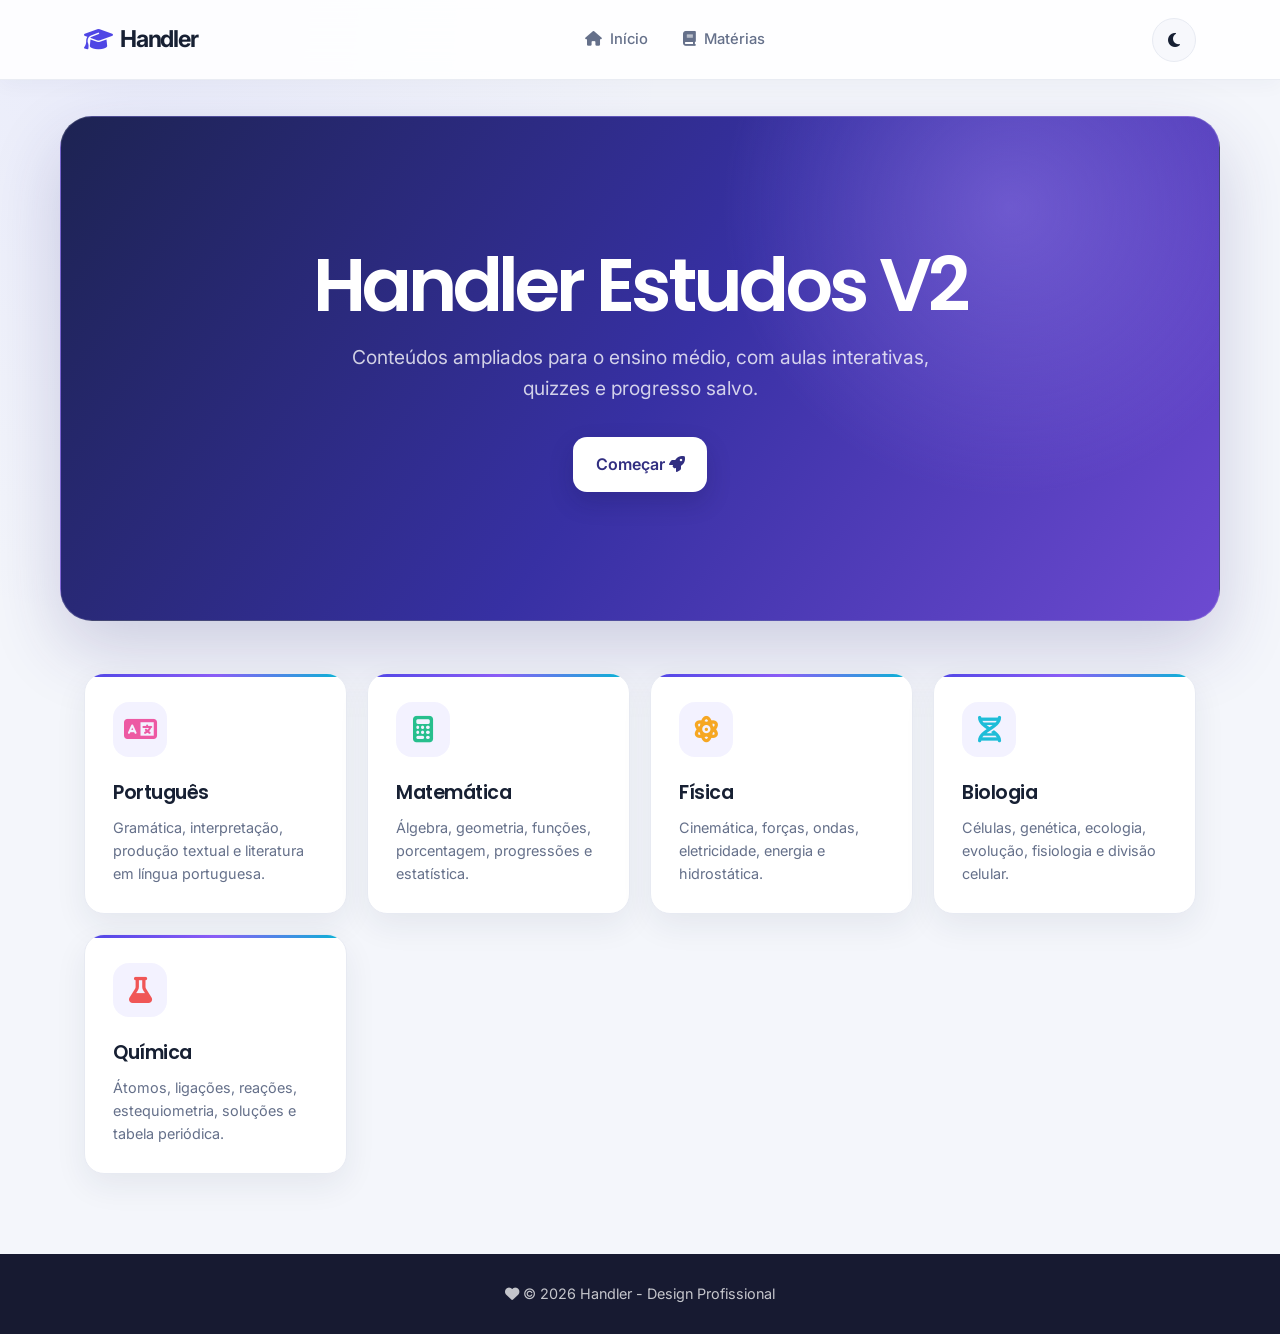
==== index.html @ c98b8dce "Improve Handler study experience Expand subject content, modernize the responsive interface, and cla" ====
<!DOCTYPE html>
<html lang="pt-BR">
<head>
  <meta charset="UTF-8">
  <meta name="viewport" content="width=device-width, initial-scale=1.0">
  <title>Handler - Plataforma de Estudos Profissional</title>
  <link rel="stylesheet" href="css/style-professional.css?v=2">
  <link rel="stylesheet" href="https://cdnjs.cloudflare.com/ajax/libs/font-awesome/6.5.1/css/all.min.css">
</head>
<body>
  <header>
    <nav>
      <div class="logo"><i class="fas fa-graduation-cap"></i> Handler</div>
      <ul>
 <li><a href="index.html"><i class="fas fa-home"></i> Início</a></li>
<li><a href="index.html#subjects"><i class="fas fa-book"></i> Matérias</a></li>
  </ul>
      <button class="mode-toggle" title="Alternar tema"><i class="fas fa-moon"></i></button>
    </nav>
  </header>

  <section id="home" class="hero">
    <h1>Handler Estudos V2</h1>
    <p>Conteúdos ampliados para o ensino médio, com aulas interativas, quizzes e progresso salvo.</p>
    <a href="#subjects" class="btn">Começar <i class="fas fa-rocket"></i></a>
  </section>

  <section id="subjects" class="subject-grid">
    <div class="subject-card" data-subject="portugues" style="--i: 1;">
      <i class="fas fa-language fa-3x" style="color: #ec4899;"></i>
      <h2>Português</h2>
      <p>Gramática, interpretação, produção textual e literatura em língua portuguesa.</p>
    </div>
    <div class="subject-card" data-subject="matematica" style="--i: 2;">
      <i class="fas fa-calculator fa-3x" style="color: #10b981;"></i>
      <h2>Matemática</h2>
      <p>Álgebra, geometria, funções, porcentagem, progressões e estatística.</p>
    </div>
    <div class="subject-card" data-subject="fisica" style="--i: 3;">
      <i class="fas fa-atom fa-3x" style="color: #f59e0b;"></i>
      <h2>Física</h2>
      <p>Cinemática, forças, ondas, eletricidade, energia e hidrostática.</p>
    </div>
    <div class="subject-card" data-subject="biologia" style="--i: 4;">
      <i class="fas fa-dna fa-3x" style="color: #06b6d4;"></i>
      <h2>Biologia</h2>
      <p>Células, genética, ecologia, evolução, fisiologia e divisão celular.</p>
    </div>
    <div class="subject-card" data-subject="quimica" style="--i: 5;">
      <i class="fas fa-flask fa-3x" style="color: #ef4444;"></i>
      <h2>Química</h2>
      <p>Átomos, ligações, reações, estequiometria, soluções e tabela periódica.</p>
    </div>
  </section>

  <footer>
    <p><i class="fas fa-heart"></i> &copy; 2026 Handler - Design Profissional</p>
  </footer>

  <script src="js/script.js?v=3"></script>
</body>
</html>
---- css/style-professional.css ----
/* Handler Study Site - Professional Enhanced CSS - Subjects Update */

@import url('https://fonts.googleapis.com/css2?family=Inter:wght@300;400;500;600;700&family=Poppins:wght@500;600;700&display=swap');

* {
  margin: 0;
  padding: 0;
  box-sizing: border-box;
}

:root {
  --primary: linear-gradient(135deg, #4f46e5 0%, #7c3aed 50%, #ec4899 100%);
  --primary-solid: #6366f1;
  --secondary: #8b5cf6;
  --text-dark: #1f2937;
  --text-light: #6b7280;
  --bg-card: rgba(255,255,255,0.95);
  --shadow-light: 0 10px 30px rgba(0,0,0,0.1);
  --shadow-hover: 0 20px 40px rgba(0,0,0,0.2);
  --border-radius: 20px;
  --glass-bg: rgba(255,255,255,0.1);
  --glass-blur: blur(20px);
}

body {
  font-family: 'Inter', -apple-system, BlinkMacSystemFont, 'Segoe UI', sans-serif;
  line-height: 1.7;
  color: var(--text-dark);
  background: var(--primary);
  min-height: 100vh;
  overflow-x: hidden;
  scroll-behavior: smooth;
}

h1, h2, h3 {
  font-family: 'Poppins', sans-serif;
  font-weight: 600;
}

header {
  background: var(--glass-bg);
  backdrop-filter: var(--glass-blur);
  border-bottom: 1px solid rgba(255,255,255,0.2);
  padding: 1rem 0;
  box-shadow: var(--shadow-light);
  position: sticky;
  top: 0;
  z-index: 100;
}

nav {
  max-width: 1200px;
  margin: 0 auto;
  display: flex;
  justify-content: space-between;
  align-items: center;
  padding: 0 2rem;
}

.logo {
  font-size: 2rem;
  font-weight: 700;
  background: var(--primary-solid);
  -webkit-background-clip: text;
  -webkit-text-fill-color: transparent;
  background-clip: text;
  display: flex;
  align-items: center;
  gap: 0.5rem;
}

nav ul {
  display: flex;
  list-style: none;
  gap: 1rem;
}

nav ul li a {
  text-decoration: none;
  color: var(--text-dark);
  font-weight: 500;
  transition: all 0.3s ease;
  position: relative;
  display: flex;
  align-items: center;
  gap: 0.5rem;
}

nav ul li a:hover {
  color: var(--primary-solid);
}

.hero {
  text-align: center;
  padding: 6rem 2rem;
  color: white;
  position: relative;
}

.hero h1 {
  font-size: 4rem;
  margin-bottom: 1.5rem;
  animation: fadeInUp 1s ease;
}

.btn {
  display: inline-block;
  background: rgba(255,255,255,0.2);
  backdrop-filter: blur(10px);
  color: white;
  padding: 1rem 3rem;
  border-radius: 50px;
  text-decoration: none;
  font-weight: 600;
  transition: all 0.3s ease;
  border: 2px solid rgba(255,255,255,0.3);
  box-shadow: 0 8px 25px rgba(0,0,0,0.2);
}

.btn:hover {
  background: rgba(255,255,255,0.3);
  transform: translateY(-3px);
  box-shadow: 0 15px 35px rgba(0,0,0,0.3);
}

.subject-grid {
  max-width: 1200px;
  margin: 0 auto;
  padding: 4rem 2rem;
  display: grid;
  grid-template-columns: repeat(auto-fit, minmax(320px, 1fr));
  gap: 2.5rem;
}

.subject-card {
  background: var(--bg-card);
  border-radius: var(--border-radius);
  padding: 2.5rem 2rem;
  text-align: center;
  box-shadow: var(--shadow-light);
  transition: all 0.4s cubic-bezier(0.25, 0.46, 0.45, 0.94);
  cursor: pointer;
  border: 1px solid rgba(255,255,255,0.2);
  position: relative;
  overflow: hidden;
}

.subject-card::before {
  content: '';
  position: absolute;
  top: 0;
  left: 0;
  right: 0;
  height: 4px;
  background: var(--primary-solid);
}

.subject-card:hover {
  transform: translateY(-15px) scale(1.02);
  box-shadow: var(--shadow-hover);
  border-color: var(--primary-solid);
}

.subject-card i {
  margin-bottom: 1rem;
  opacity: 0.9;
}

.subject-card h2 {
  color: var(--primary-solid);
  margin-bottom: 1rem;
  font-size: 1.8rem;
}

.subject-card p {
  color: var(--text-light);
  line-height: 1.6;
}

main {
  max-width: 1200px;
  margin: 0 auto;
  padding: 2rem;
  background: rgba(255,255,255,0.05);
  border-radius: var(--border-radius);
  backdrop-filter: blur(10px);
  margin-top: -2rem;
  position: relative;
}

.subject-nav {
  position: sticky;
  top: 90px;
  background: var(--bg-card);
  padding: 2.5rem;
  border-radius: var(--border-radius);
  box-shadow: var(--shadow-light);
  margin-bottom: 3rem;
  text-align: center;
  border: 1px solid rgba(255,255,255,0.2);
}

.subject-nav h1 {
  font-size: 3rem;
  background: var(--primary-solid);
  -webkit-background-clip: text;
  -webkit-text-fill-color: transparent;
  background-clip: text;
  margin-bottom: 1rem;
}

.lesson-grid {
  display: grid;
  grid-template-columns: repeat(auto-fit, minmax(380px, 1fr));
  gap: 2rem;
}

.lesson-card {
  background: rgba(255,255,255,0.8);
  border-radius: 16px;
  padding: 2rem;
  box-shadow: 0 5px 20px rgba(0,0,0,0.08);
  cursor: pointer;
  transition: all 0.3s ease;
  border: 1px solid rgba(99,102,241,0.2);
  position: relative;
}

.lesson-card:hover {
  background: white;
  box-shadow: 0 15px 40px rgba(99,102,241,0.2);
  transform: translateY(-5px);
}

.lesson-card h3 {
  color: var(--text-dark);
  margin-bottom: 1rem;
  display: flex;
  align-items: center;
  gap: 0.5rem;
}

.lesson-card h3::before {
  content: '📖';
  font-size: 1.2rem;
}

.lesson-content {
  display: none;
  margin-top: 1.5rem;
  padding: 1.5rem;
  background: linear-gradient(135deg, #f8fafc 0%, #f1f5f9 100%);
  border-radius: 12px;
  border-left: 5px solid var(--primary-solid);
  opacity: 0;
  transition: all 0.4s ease;
}

.lesson-content.active {
  opacity: 1;
}

.quiz {
  margin-top: 4rem;
  background: var(--bg-card);
  padding: 2.5rem;
  border-radius: var(--border-radius);
  box-shadow: var(--shadow-light);
}

.quiz h2 {
  text-align: center;
  margin-bottom: 2rem;
  color: var(--primary-solid);
}

.quiz-question {
  background: rgba(248,250,252,0.8);
  padding: 1.5rem;
  border-radius: 12px;
  margin-bottom: 1.5rem;
  border-left: 4px solid var(--primary-solid);
  transition: all 0.3s;
}

.quiz-question:hover {
  box-shadow: 0 5px 15px rgba(99,102,241,0.1);
}

.quiz-question label {
  display: block;
  margin: 1rem 0;
  cursor: pointer;
  transition: color 0.2s;
  padding: 0.5rem 0;
  border-radius: 8px;
}

.quiz-question label:hover {
  background: rgba(99,102,241,0.1);
  color: var(--primary-solid);
}

#quiz-score {
  font-size: 1.3rem;
  font-weight: 700;
  margin-top: 1.5rem;
  padding: 1.5rem 2.5rem;
  border-radius: 30px;
  text-align: center;
  transition: all 0.4s ease;
  font-family: 'Poppins', sans-serif;
}

.videos-section {
  margin-top: 4rem;
}

.videos-section h2 {
  text-align: center;
  color: var(--primary-solid);
  margin-bottom: 2.5rem;
  font-size: 2.2rem;
}

.videos-grid {
  display: grid;
  grid-template-columns: repeat(auto-fit, minmax(400px, 1fr));
  gap: 2rem;
}

.video-card {
  background: var(--bg-card);
  border-radius: var(--border-radius);
  overflow: hidden;
  box-shadow: var(--shadow-light);
  transition: all 0.3s ease;
  border: 1px solid rgba(255,255,255,0.2);
}

.video-card:hover {
  transform: translateY(-8px);
  box-shadow: var(--shadow-hover);
}

.video-card iframe,
.video-link {
  width: 100%;
  height: 250px;
  border: none;
  border-radius: var(--border-radius) var(--border-radius) 0 0;
}

.video-link {
  display: flex;
  flex-direction: column;
  align-items: center;
  justify-content: center;
  gap: 1rem;
  padding: 1.5rem;
  background: linear-gradient(135deg, #1f2937, #111827);
  color: white;
  text-align: center;
  text-decoration: none;
  font-weight: 600;
}

.video-link i {
  color: #ef4444;
  font-size: 3rem;
}

.video-link:hover {
  background: linear-gradient(135deg, #374151, #1f2937);
}

.video-link:focus-visible {
  outline: 3px solid var(--primary-solid);
  outline-offset: -3px;
}

.video-info {
  padding: 1.5rem;
}

.video-info h3 {
  margin-bottom: 0.5rem;
  color: var(--primary-solid);
}

.video-info p {
  color: var(--text-light);
}

footer {
  background: rgba(0,0,0,0.9);
  backdrop-filter: blur(10px);
  color: white;
  text-align: center;
  padding: 3rem 2rem;
  margin-top: 6rem;
}

.mode-toggle {
  background: rgba(255,255,255,0.2);
  border: none;
  font-size: 1.5rem;
  cursor: pointer;
  color: white;
  padding: 0.8rem;
  border-radius: 50%;
  transition: all 0.3s;
  backdrop-filter: blur(10px);
  display: flex;
  align-items: center;
  justify-content: center;
}

.mode-toggle:hover {
  background: rgba(255,255,255,0.4);
  transform: scale(1.1);
}

.dark-mode {
  color: #f9fafb;
}

.dark-mode body {
  background: linear-gradient(135deg, #1e1b4b 0%, #2a1d5c 50%, #4a0e6b 100%);
}

.dark-mode header {
  background: rgba(30,27,75,0.9);
  border-bottom-color: rgba(255,255,255,0.1);
}

.dark-mode .subject-card,
.dark-mode .lesson-card,
.dark-mode .subject-nav,
.dark-mode .quiz,
.dark-mode .video-card {
  background: rgba(45,29,92,0.8);
  color: #f9fafb;
  border-color: rgba(124,58,246,0.3);
}

.dark-mode .lesson-content {
  background: linear-gradient(135deg, #2a1d5c 0%, #3b2370 100%);
}

.dark-mode .quiz-question {
  background: rgba(42,29,92,0.8);
}

.dark-mode #quiz-score {
  background: rgba(16,185,129,0.2);
}

@keyframes fadeInUp {
  from {
    opacity: 0;
    transform: translateY(30px);
  }
  to {
    opacity: 1;
    transform: translateY(0);
  }
}

.subject-card, .lesson-card, .video-card {
  animation: fadeInUp 0.8s ease forwards;
  opacity: 0;
  animation-fill-mode: both;
}

.subject-card { animation-delay: 0.2s; }
.lesson-card { animation-delay: 0.4s; }

@media (max-width: 768px) {
  .hero h1 { font-size: 2.5rem; }
  nav ul { display: none; }
  .subject-grid, .lesson-grid, .videos-grid { grid-template-columns: 1fr; }
  .subject-nav h1 { font-size: 2.2rem; }
  .video-card iframe, .video-link { height: 200px; }
}

@media (max-width: 480px) {
  .hero { padding: 4rem 1rem; }
  nav { padding: 0 1rem; }
  main { padding: 1rem; margin-top: -1rem; }
  .lesson-grid { gap: 1.5rem; }
}

::-webkit-scrollbar {
  width: 8px;
}

::-webkit-scrollbar-track {
  background: rgba(255,255,255,0.1);
}

::-webkit-scrollbar-thumb {
  background: var(--primary-solid);
  border-radius: 4px;
}

.dark-mode ::-webkit-scrollbar-track {
  background: rgba(0,0,0,0.3);
}

/* Modern V2 interface */
:root {
  color-scheme: light;
  --primary: #f4f6fb;
  --primary-solid: #4f46e5;
  --secondary: #0f766e;
  --text-dark: #172033;
  --text-light: #65708a;
  --bg-card: #ffffff;
  --shadow-light: 0 12px 32px rgba(28, 39, 70, 0.07);
  --shadow-hover: 0 22px 48px rgba(28, 39, 70, 0.14);
  --border-radius: 22px;
  --page-width: 1160px;
  --line: #e7eaf2;
  --surface-soft: #f7f8fc;
}

html {
  scroll-behavior: smooth;
  scroll-padding-top: 6rem;
}

body {
  color: var(--text-dark);
  background:
    radial-gradient(ellipse at 10% 0%, rgba(99, 102, 241, 0.08), transparent 34rem),
    var(--primary);
  line-height: 1.65;
}

header {
  padding: 0.85rem 0;
  background: rgba(255, 255, 255, 0.88);
  border-bottom: 1px solid rgba(231, 234, 242, 0.9);
  box-shadow: 0 4px 20px rgba(28, 39, 70, 0.04);
  backdrop-filter: blur(18px);
}

nav {
  max-width: var(--page-width);
  min-height: 3.25rem;
  padding: 0 1.5rem;
}

.logo {
  color: var(--text-dark);
  background: none;
  -webkit-text-fill-color: currentColor;
  font-size: 1.45rem;
  letter-spacing: -0.05em;
}

.logo i {
  color: var(--primary-solid);
  -webkit-text-fill-color: var(--primary-solid);
}

nav ul {
  gap: 0.35rem;
}

nav ul li a {
  padding: 0.65rem 0.9rem;
  border-radius: 12px;
  color: var(--text-light);
  font-size: 0.92rem;
  transition: background 180ms ease, color 180ms ease;
}

nav ul li a:hover,
nav ul li a:focus-visible {
  color: var(--primary-solid);
  background: #f0efff;
  outline: none;
}

.mode-toggle {
  width: 2.75rem;
  height: 2.75rem;
  padding: 0;
  border: 1px solid var(--line);
  background: var(--surface-soft);
  color: var(--text-dark);
  font-size: 1rem;
  backdrop-filter: none;
}

.mode-toggle:hover {
  color: var(--primary-solid);
  background: #f0efff;
  transform: translateY(-1px);
}

.hero {
  max-width: var(--page-width);
  margin: 2.25rem auto 0;
  padding: clamp(4.5rem, 10vw, 8rem) 2rem;
  overflow: hidden;
  border: 1px solid rgba(255, 255, 255, 0.16);
  border-radius: 32px;
  background:
    radial-gradient(circle at 82% 18%, rgba(167, 139, 250, 0.4), transparent 18rem),
    linear-gradient(125deg, #1d2352 0%, #3730a3 52%, #6d4ad1 100%);
  box-shadow: 0 28px 70px rgba(47, 42, 122, 0.2);
}

.hero h1 {
  max-width: 820px;
  margin: 0 auto 1rem;
  font-size: clamp(2.5rem, 6vw, 4.65rem);
  line-height: 1.08;
  letter-spacing: -0.055em;
}

.hero p {
  max-width: 620px;
  margin: 0 auto 2rem;
  color: rgba(255, 255, 255, 0.78);
  font-size: clamp(1rem, 2vw, 1.2rem);
}

.btn {
  padding: 0.85rem 1.35rem;
  border: 1px solid rgba(255, 255, 255, 0.32);
  border-radius: 14px;
  background: #ffffff;
  color: #312e81;
  box-shadow: 0 10px 24px rgba(21, 20, 67, 0.2);
}

.btn:hover {
  color: #1e1b4b;
  background: #f4f2ff;
  transform: translateY(-2px);
  box-shadow: 0 14px 28px rgba(21, 20, 67, 0.25);
}

.subject-grid {
  max-width: var(--page-width);
  padding: 3.25rem 1.5rem 1rem;
  gap: 1.25rem;
  grid-template-columns: repeat(auto-fit, minmax(min(100%, 220px), 1fr));
}

.subject-card {
  min-height: 230px;
  padding: 1.75rem;
  border: 1px solid var(--line);
  border-radius: 20px;
  background: var(--bg-card);
  text-align: left;
  box-shadow: var(--shadow-light);
  transition: transform 200ms ease, box-shadow 200ms ease, border-color 200ms ease;
}

.subject-card::before {
  height: 3px;
  background: linear-gradient(90deg, #4f46e5, #8b5cf6, #06b6d4);
}

.subject-card:hover {
  transform: translateY(-5px);
  border-color: #c9c6fa;
  box-shadow: var(--shadow-hover);
}

.subject-card i {
  display: inline-grid;
  width: 3.4rem;
  height: 3.4rem;
  margin-bottom: 1.25rem;
  place-items: center;
  border-radius: 16px;
  background: #f2f1ff;
  font-size: 1.65rem;
}

.subject-card h2 {
  margin-bottom: 0.45rem;
  color: var(--text-dark);
  font-size: 1.2rem;
  letter-spacing: -0.025em;
}

.subject-card p {
  color: var(--text-light);
  font-size: 0.9rem;
  line-height: 1.6;
}

main {
  max-width: var(--page-width);
  margin: 2rem auto 0;
  padding: 0 1.5rem;
  background: transparent;
  backdrop-filter: none;
}

.subject-nav {
  position: relative;
  top: auto;
  margin-bottom: 1.5rem;
  padding: clamp(1.75rem, 4vw, 3rem);
  border: 1px solid var(--line);
  border-radius: 24px;
  background:
    radial-gradient(circle at 90% 20%, rgba(99, 102, 241, 0.09), transparent 14rem),
    var(--bg-card);
  text-align: left;
  box-shadow: var(--shadow-light);
}

.subject-nav h1 {
  margin-bottom: 0.45rem;
  color: var(--text-dark);
  background: none;
  -webkit-text-fill-color: currentColor;
  font-size: clamp(2rem, 4vw, 3rem);
  letter-spacing: -0.05em;
}

.subject-nav h1 i {
  margin-right: 0.35rem;
  color: var(--primary-solid);
  -webkit-text-fill-color: var(--primary-solid);
}

.subject-nav p {
  max-width: 760px;
  color: var(--text-light);
}

.lesson-grid {
  grid-template-columns: repeat(auto-fit, minmax(min(100%, 310px), 1fr));
  gap: 1rem;
}

.lesson-card {
  padding: 1.35rem 1.4rem;
  border: 1px solid var(--line);
  border-radius: 18px;
  background: var(--bg-card);
  box-shadow: var(--shadow-light);
  transition: transform 180ms ease, border-color 180ms ease, box-shadow 180ms ease;
}

.lesson-card:hover {
  transform: translateY(-3px);
  border-color: #c9c6fa;
  background: var(--bg-card);
  box-shadow: 0 16px 32px rgba(28, 39, 70, 0.1);
}

.lesson-card h3 {
  margin-bottom: 0;
  color: var(--text-dark);
  font-size: 1.05rem;
  letter-spacing: -0.02em;
}

.lesson-card h3::before {
  display: inline-grid;
  width: 2rem;
  height: 2rem;
  flex: 0 0 2rem;
  place-items: center;
  border-radius: 10px;
  background: #f0efff;
  color: var(--primary-solid);
  content: "＋";
  font-family: inherit;
  font-size: 1rem;
  font-weight: 700;
}

.lesson-card:has(.lesson-content[style*="display: block"]) h3::before,
.lesson-card:has(.lesson-content.active) h3::before {
  content: "−";
}

.lesson-content {
  margin-top: 1.1rem;
  padding: 1.1rem 1.15rem;
  border: 1px solid #e8eaf3;
  border-left: 3px solid var(--primary-solid);
  border-radius: 13px;
  background: var(--surface-soft);
  color: #46516a;
  font-size: 0.94rem;
}

.lesson-content p + p {
  margin-top: 0.8rem;
}

.lesson-content strong {
  color: var(--text-dark);
}

.quiz {
  margin-top: 2.25rem;
  padding: clamp(1.25rem, 4vw, 2rem);
  border: 1px solid var(--line);
  border-radius: 22px;
  background: var(--bg-card);
  box-shadow: var(--shadow-light);
}

.quiz h2,
.videos-section h2 {
  margin-bottom: 1.35rem;
  color: var(--text-dark);
  font-size: clamp(1.45rem, 3vw, 1.9rem);
  letter-spacing: -0.04em;
}

.quiz h2 {
  text-align: left;
}

.quiz h2 i,
.videos-section h2 i {
  margin-right: 0.35rem;
  color: var(--primary-solid);
}

.quiz-question {
  margin-bottom: 0.85rem;
  padding: 1.15rem;
  border: 1px solid var(--line);
  border-left: 3px solid #a5b4fc;
  border-radius: 14px;
  background: var(--surface-soft);
}

.quiz-question > p {
  margin-bottom: 0.65rem;
  color: var(--text-dark);
  font-weight: 600;
}

.quiz-question label {
  margin: 0.15rem 0;
  padding: 0.55rem 0.65rem;
  color: #46516a;
  font-size: 0.94rem;
}

.quiz-question label:hover {
  background: #eeedff;
  color: #3730a3;
}

.quiz-question input {
  accent-color: var(--primary-solid);
}

.quiz-feedback {
  min-height: 1.4rem;
  margin-top: 0.45rem;
  font-size: 0.88rem;
  font-weight: 600;
}

.quiz-feedback.is-correct,
.quiz-question label.is-correct {
  color: #047857;
}

.quiz-feedback.is-incorrect,
.quiz-question label.is-incorrect {
  color: #b91c1c;
}

.quiz-question label.is-correct {
  background: #ecfdf5;
}

.quiz-question label.is-incorrect {
  background: #fef2f2;
}

#quiz-score {
  min-height: 0;
  margin-top: 0.85rem;
  padding: 0.4rem 0;
  border-radius: 12px;
  font-size: 1.05rem;
}

#quiz-score.quiz-score--success,
#quiz-score.quiz-score--review {
  display: block;
  padding: 0.9rem 1rem;
  border: 1px solid transparent;
  border-radius: 14px;
  font-size: 1rem;
  line-height: 1.5;
}

#quiz-score.quiz-score--success {
  border-color: #a7f3d0;
  background: #ecfdf5;
  color: #047857;
}

#quiz-score.quiz-score--review {
  border-color: #fecaca;
  background: #fef2f2;
  color: #b91c1c;
}

.videos-section {
  margin-top: 2.5rem;
}

.videos-section h2 {
  text-align: left;
}

.videos-grid {
  grid-template-columns: repeat(auto-fit, minmax(min(100%, 260px), 1fr));
  gap: 1rem;
}

.video-card {
  border: 1px solid var(--line);
  border-radius: 18px;
  background: var(--bg-card);
  box-shadow: var(--shadow-light);
  transition: transform 180ms ease, box-shadow 180ms ease;
}

.video-card:hover {
  transform: translateY(-3px);
  box-shadow: var(--shadow-hover);
}

.video-card iframe,
.video-link {
  height: 180px;
  border-radius: 17px 17px 0 0;
}

.video-link {
  gap: 0.6rem;
  background:
    radial-gradient(circle at 75% 15%, rgba(129, 140, 248, 0.45), transparent 10rem),
    linear-gradient(135deg, #262a58, #3730a3);
}

.video-link i {
  color: #ff6b7a;
  font-size: 2.5rem;
}

.video-link:hover {
  background:
    radial-gradient(circle at 75% 15%, rgba(129, 140, 248, 0.5), transparent 10rem),
    linear-gradient(135deg, #302f70, #4f46e5);
}

.video-info {
  padding: 1.1rem 1.2rem 1.25rem;
}

.video-info h3 {
  color: var(--text-dark);
  font-size: 1rem;
}

.video-info p {
  color: var(--text-light);
  font-size: 0.9rem;
}

footer {
  margin-top: 4rem;
  padding: 1.75rem 1rem;
  background: #171a31;
  color: rgba(255, 255, 255, 0.75);
  font-size: 0.9rem;
}

body.dark-mode {
  color-scheme: dark;
  --primary: #111827;
  --primary-solid: #a5b4fc;
  --secondary: #5eead4;
  --text-dark: #eef0ff;
  --text-light: #a8b0c7;
  --bg-card: #1c2235;
  --shadow-light: 0 12px 32px rgba(0, 0, 0, 0.18);
  --shadow-hover: 0 22px 48px rgba(0, 0, 0, 0.3);
  --line: #30384f;
  --surface-soft: #222a40;
  background:
    radial-gradient(ellipse at 10% 0%, rgba(99, 102, 241, 0.12), transparent 34rem),
    #111827;
}

body.dark-mode header {
  background: rgba(23, 29, 46, 0.9);
  border-bottom-color: var(--line);
}

body.dark-mode .logo,
body.dark-mode .subject-card h2,
body.dark-mode .subject-nav h1,
body.dark-mode .lesson-card h3,
body.dark-mode .lesson-content strong,
body.dark-mode .quiz h2,
body.dark-mode .quiz-question > p,
body.dark-mode .video-info h3 {
  color: var(--text-dark);
}

body.dark-mode nav ul li a {
  color: var(--text-light);
}

body.dark-mode nav ul li a:hover,
body.dark-mode nav ul li a:focus-visible,
body.dark-mode .mode-toggle {
  color: var(--text-dark);
  background: #292f4a;
}

body.dark-mode .hero {
  background:
    radial-gradient(circle at 82% 18%, rgba(129, 140, 248, 0.3), transparent 18rem),
    linear-gradient(125deg, #171a31 0%, #29245f 52%, #44317a 100%);
}

body.dark-mode .subject-nav {
  background:
    radial-gradient(circle at 90% 20%, rgba(99, 102, 241, 0.12), transparent 14rem),
    var(--bg-card);
}

body.dark-mode .subject-card,
body.dark-mode .lesson-card,
body.dark-mode .quiz,
body.dark-mode .quiz-question,
body.dark-mode .video-card {
  border-color: var(--line);
  background: var(--bg-card);
}

body.dark-mode .subject-card:hover,
body.dark-mode .lesson-card:hover {
  border-color: #6269a4;
  background: var(--bg-card);
}

body.dark-mode .subject-card i,
body.dark-mode .lesson-card h3::before {
  background: #2a3150;
  color: #c7d2fe;
}

body.dark-mode .lesson-content {
  border-color: var(--line);
  border-left-color: var(--primary-solid);
  background: var(--surface-soft);
  color: #c2c9dc;
}

body.dark-mode .quiz-question {
  border-left-color: #818cf8;
}

body.dark-mode .quiz-question label {
  color: #c2c9dc;
}

body.dark-mode .quiz-question label:hover {
  background: #2a3150;
  color: #e0e7ff;
}

body.dark-mode .quiz-feedback.is-correct,
body.dark-mode .quiz-question label.is-correct {
  color: #6ee7b7;
}

body.dark-mode .quiz-feedback.is-incorrect,
body.dark-mode .quiz-question label.is-incorrect {
  color: #fca5a5;
}

body.dark-mode .quiz-question label.is-correct {
  background: rgba(16, 185, 129, 0.12);
}

body.dark-mode .quiz-question label.is-incorrect {
  background: rgba(239, 68, 68, 0.12);
}

body.dark-mode .video-link {
  background:
    radial-gradient(circle at 75% 15%, rgba(129, 140, 248, 0.25), transparent 10rem),
    linear-gradient(135deg, #171a31, #29245f);
}

body.dark-mode #quiz-score.quiz-score--success {
  border-color: rgba(52, 211, 153, 0.3);
  background: rgba(16, 185, 129, 0.12);
  color: #6ee7b7;
}

body.dark-mode #quiz-score.quiz-score--review {
  border-color: rgba(248, 113, 113, 0.3);
  background: rgba(239, 68, 68, 0.12);
  color: #fca5a5;
}

:focus-visible {
  outline: 3px solid #818cf8;
  outline-offset: 3px;
}

@media (max-width: 768px) {
  nav {
    padding: 0 1rem;
  }

  nav ul {
    display: flex;
    gap: 0.1rem;
  }

  nav ul li a {
    padding: 0.55rem;
    font-size: 0.83rem;
  }

  .hero {
    margin: 1rem 1rem 0;
    padding: 4.5rem 1.25rem;
    border-radius: 24px;
  }

  .subject-grid {
    padding: 2rem 1rem 0.5rem;
  }

  main {
    padding: 0 1rem;
  }

  .lesson-grid,
  .videos-grid {
    grid-template-columns: 1fr;
  }
}

@media (max-width: 480px) {
  nav {
    gap: 0.4rem;
    padding: 0 0.75rem;
  }

  .logo {
    gap: 0.35rem;
    font-size: 1.15rem;
  }

  nav ul li a {
    padding: 0.45rem 0.35rem;
    font-size: 0.76rem;
  }

  .mode-toggle {
    width: 2.4rem;
    height: 2.4rem;
    flex: 0 0 2.4rem;
  }

  .hero {
    padding: 3.75rem 1.1rem;
  }

  .subject-nav {
    padding: 1.4rem;
  }

  .quiz {
    padding: 1.1rem;
  }

  .lesson-card {
    padding: 1.1rem;
  }
}

@media (prefers-reduced-motion: reduce) {
  *,
  *::before,
  *::after {
    scroll-behavior: auto !important;
    animation-duration: 0.01ms !important;
    animation-iteration-count: 1 !important;
    transition-duration: 0.01ms !important;
  }
}
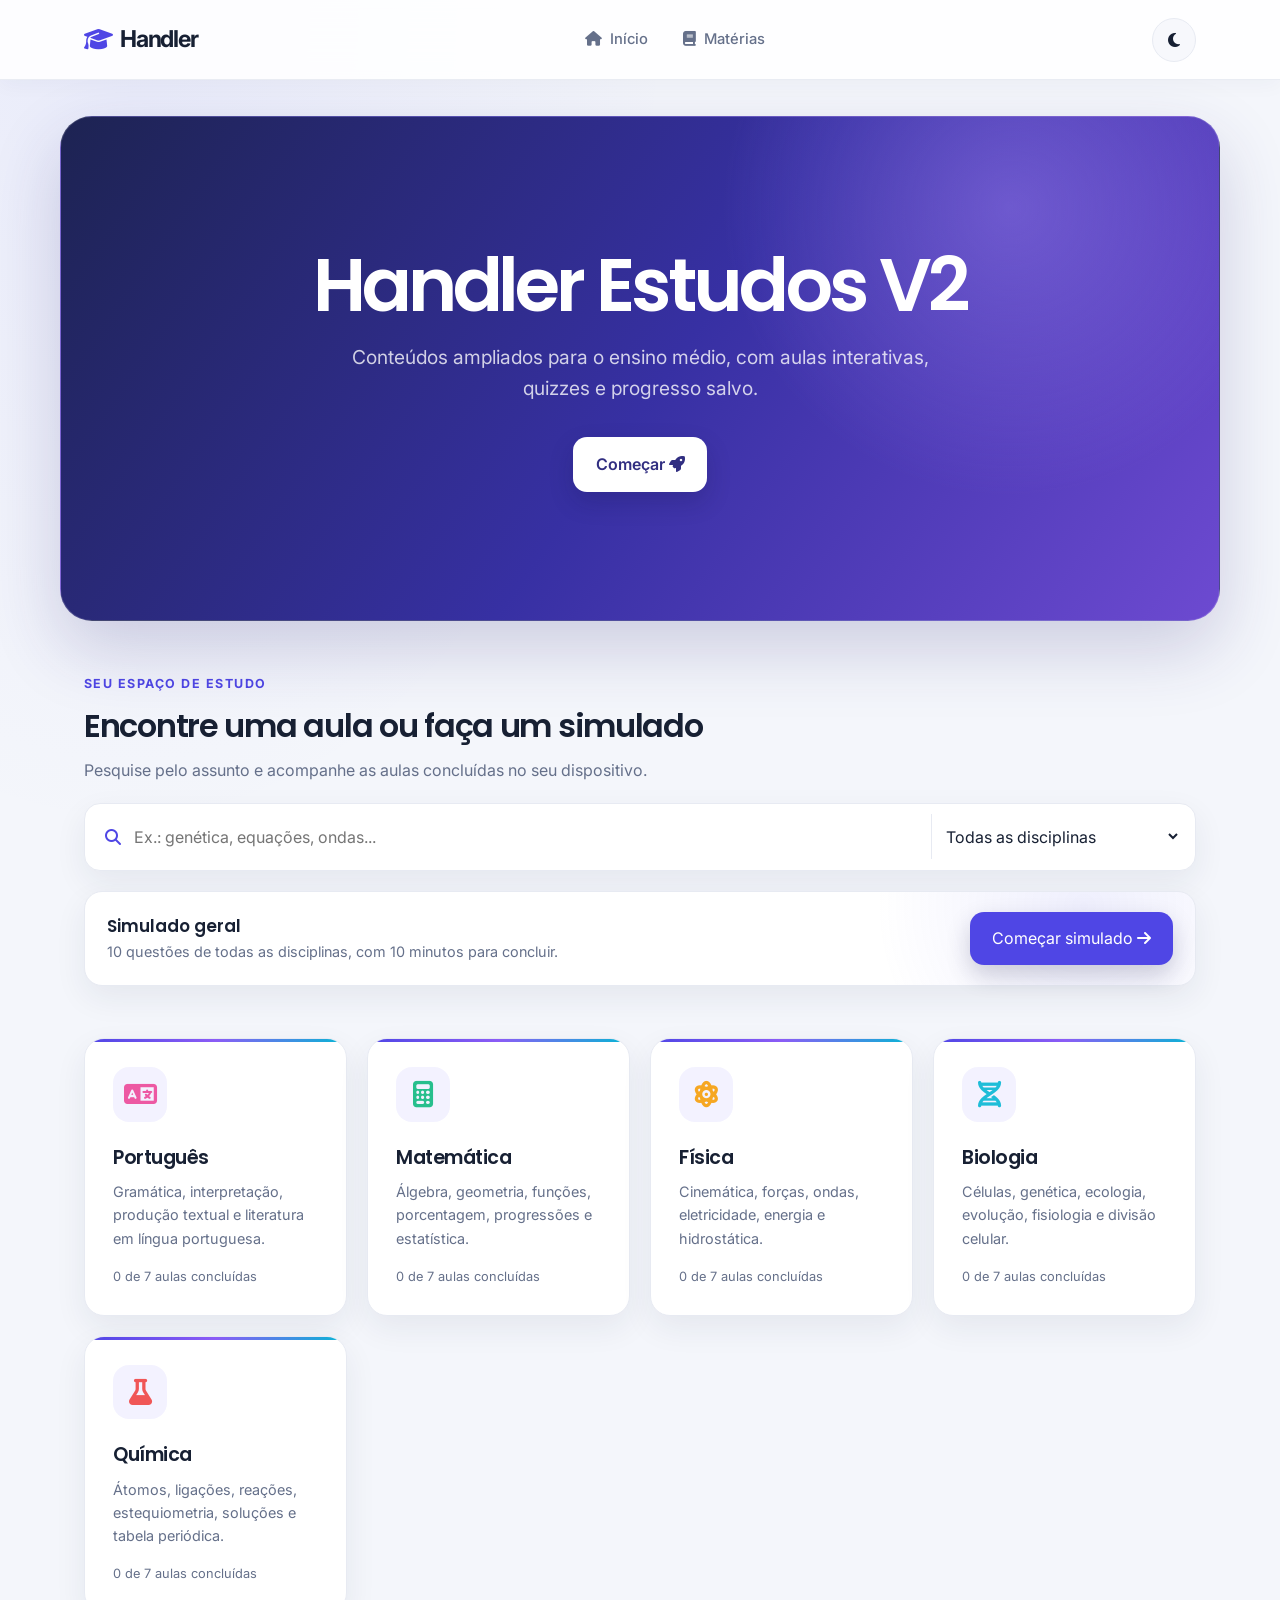
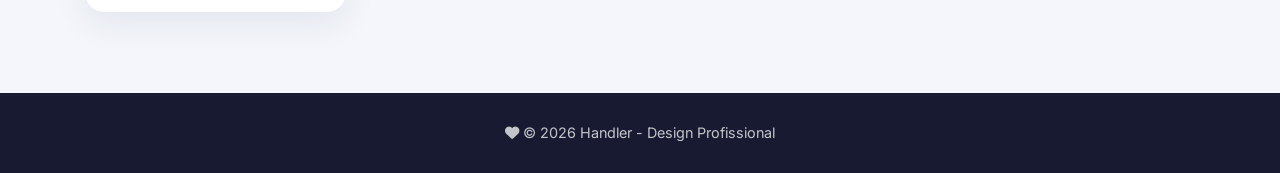
==== commit d8f755d7: "Add progress, quizzes, search, exams, and offline support Fix stale service-worker caching and suppo" ====
--- a/index.html
+++ b/index.html
@@ -4,7 +4,10 @@
   <meta charset="UTF-8">
   <meta name="viewport" content="width=device-width, initial-scale=1.0">
   <title>Handler - Plataforma de Estudos Profissional</title>
-  <link rel="stylesheet" href="css/style-professional.css?v=2">
+  <meta name="theme-color" content="#3730a3">
+  <link rel="manifest" href="manifest.webmanifest">
+  <link rel="icon" href="icons/handler.svg" type="image/svg+xml">
+  <link rel="stylesheet" href="css/style-professional.css?v=4">
   <link rel="stylesheet" href="https://cdnjs.cloudflare.com/ajax/libs/font-awesome/6.5.1/css/all.min.css">
 </head>
 <body>
@@ -23,6 +26,38 @@
     <h1>Handler Estudos V2</h1>
     <p>Conteúdos ampliados para o ensino médio, com aulas interativas, quizzes e progresso salvo.</p>
     <a href="#subjects" class="btn">Começar <i class="fas fa-rocket"></i></a>
+    <button id="install-app" class="btn install-app" type="button" hidden>Instalar Handler</button>
+  </section>
+
+  <section class="study-tools" aria-labelledby="study-tools-title">
+    <div class="section-heading">
+      <span class="eyebrow">Seu espaço de estudo</span>
+      <h2 id="study-tools-title">Encontre uma aula ou faça um simulado</h2>
+      <p>Pesquise pelo assunto e acompanhe as aulas concluídas no seu dispositivo.</p>
+    </div>
+    <form class="content-search" role="search">
+      <label class="sr-only" for="content-search">Buscar em todas as disciplinas</label>
+      <i class="fas fa-search" aria-hidden="true"></i>
+      <input id="content-search" type="search" placeholder="Ex.: genética, equações, ondas..." autocomplete="off">
+      <label class="sr-only" for="subject-filter">Filtrar por disciplina</label>
+      <select id="subject-filter">
+        <option value="">Todas as disciplinas</option>
+        <option value="portugues">Português</option>
+        <option value="matematica">Matemática</option>
+        <option value="fisica">Física</option>
+        <option value="biologia">Biologia</option>
+        <option value="quimica">Química</option>
+      </select>
+    </form>
+    <div id="search-results" class="search-results" aria-live="polite" hidden></div>
+    <div class="exam-launch">
+      <div>
+        <h3>Simulado geral</h3>
+        <p>10 questões de todas as disciplinas, com 10 minutos para concluir.</p>
+      </div>
+      <button id="start-exam" class="btn" type="button">Começar simulado <i class="fas fa-arrow-right"></i></button>
+    </div>
+    <section id="mock-exam" class="mock-exam" aria-live="polite" hidden></section>
   </section>
 
   <section id="subjects" class="subject-grid">
@@ -57,6 +92,6 @@
     <p><i class="fas fa-heart"></i> &copy; 2026 Handler - Design Profissional</p>
   </footer>
 
-  <script src="js/script.js?v=3"></script>
+  <script src="js/script.js?v=8"></script>
 </body>
 </html>
--- a/css/style-professional.css
+++ b/css/style-professional.css
@@ -1214,3 +1214,387 @@
     transition-duration: 0.01ms !important;
   }
 }
+
+.study-tools {
+  max-width: var(--page-width);
+  margin: 3rem auto 0;
+  padding: 0 1.5rem;
+}
+
+.section-heading {
+  margin-bottom: 1.25rem;
+}
+
+.section-heading .eyebrow {
+  color: var(--primary-solid);
+  font-size: 0.78rem;
+  font-weight: 700;
+  letter-spacing: 0.12em;
+  text-transform: uppercase;
+}
+
+.section-heading h2 {
+  margin: 0.25rem 0;
+  color: var(--text-dark);
+  font-size: clamp(1.5rem, 3vw, 2rem);
+  letter-spacing: -0.04em;
+}
+
+.section-heading p {
+  color: var(--text-light);
+}
+
+.content-search {
+  display: grid;
+  grid-template-columns: auto minmax(0, 1fr) minmax(190px, 250px);
+  align-items: center;
+  gap: 0.8rem;
+  padding: 0.65rem 0.85rem;
+  border: 1px solid var(--line);
+  border-radius: 16px;
+  background: var(--bg-card);
+  box-shadow: var(--shadow-light);
+}
+
+.content-search > i {
+  padding-left: 0.4rem;
+  color: var(--primary-solid);
+}
+
+.content-search input,
+.content-search select {
+  min-width: 0;
+  min-height: 2.8rem;
+  border: 0;
+  background: transparent;
+  color: var(--text-dark);
+  font: inherit;
+}
+
+.content-search input:focus,
+.content-search select:focus {
+  outline: none;
+}
+
+.content-search select {
+  padding: 0 0.6rem;
+  border-left: 1px solid var(--line);
+}
+
+.search-results {
+  display: grid;
+  grid-template-columns: repeat(auto-fit, minmax(min(100%, 240px), 1fr));
+  gap: 0.65rem;
+  margin-top: 0.75rem;
+}
+
+.search-result {
+  display: flex;
+  flex-direction: column;
+  gap: 0.15rem;
+  padding: 0.9rem 1rem;
+  border: 1px solid var(--line);
+  border-radius: 13px;
+  background: var(--bg-card);
+  color: var(--text-dark);
+  text-decoration: none;
+  transition: border-color 180ms ease, transform 180ms ease;
+}
+
+.search-result:hover {
+  transform: translateY(-2px);
+  border-color: #a5b4fc;
+}
+
+.search-result span {
+  color: var(--text-light);
+  font-size: 0.82rem;
+}
+
+.exam-launch {
+  display: flex;
+  align-items: center;
+  justify-content: space-between;
+  gap: 1rem;
+  margin-top: 1.25rem;
+  padding: 1.25rem 1.4rem;
+  border: 1px solid var(--line);
+  border-radius: 18px;
+  background:
+    radial-gradient(circle at 90% 15%, rgba(99, 102, 241, 0.1), transparent 13rem),
+    var(--bg-card);
+  box-shadow: var(--shadow-light);
+}
+
+.exam-launch h3 {
+  color: var(--text-dark);
+  font-size: 1.05rem;
+}
+
+.exam-launch p {
+  color: var(--text-light);
+  font-size: 0.9rem;
+}
+
+.exam-launch .btn,
+.exam-submit {
+  flex: 0 0 auto;
+  border: 0;
+  background: var(--primary-solid);
+  color: white;
+  cursor: pointer;
+  font: inherit;
+}
+
+.exam-launch .btn:hover,
+.exam-submit:hover {
+  background: #4338ca;
+  color: white;
+}
+
+.install-app {
+  margin: 1rem 0 0 0.5rem;
+  cursor: pointer;
+  font: inherit;
+}
+
+.install-app[hidden],
+.mock-exam[hidden],
+.search-results[hidden] {
+  display: none;
+}
+
+.mock-exam {
+  margin-top: 1rem;
+  padding: clamp(1rem, 4vw, 1.75rem);
+  border: 1px solid var(--line);
+  border-radius: 20px;
+  background: var(--bg-card);
+  box-shadow: var(--shadow-light);
+}
+
+.exam-form h2 {
+  color: var(--text-dark);
+}
+
+.exam-timer {
+  position: sticky;
+  top: 5rem;
+  z-index: 2;
+  width: fit-content;
+  margin: 0.75rem 0 1rem;
+  padding: 0.55rem 0.85rem;
+  border: 1px solid var(--line);
+  border-radius: 999px;
+  background: var(--bg-card);
+  color: var(--primary-solid);
+  font-weight: 700;
+}
+
+.exam-form fieldset {
+  margin: 0.75rem 0;
+  padding: 1rem;
+  border: 1px solid var(--line);
+  border-radius: 14px;
+  background: var(--surface-soft);
+}
+
+.exam-form legend {
+  padding: 0 0.3rem;
+  color: var(--text-dark);
+  font-weight: 600;
+}
+
+.exam-subject {
+  display: inline-block;
+  margin: 0.25rem 0 0.5rem;
+  color: var(--primary-solid);
+  font-size: 0.78rem;
+  font-weight: 700;
+}
+
+.exam-form fieldset label {
+  display: block;
+  padding: 0.4rem 0;
+  color: var(--text-light);
+}
+
+.exam-form input {
+  accent-color: var(--primary-solid);
+}
+
+.exam-result {
+  margin: 1rem 0;
+  padding: 0.9rem 1rem;
+  border-radius: 12px;
+  background: #ecfdf5;
+  color: #047857;
+  font-weight: 700;
+}
+
+.subject-progress {
+  margin-top: 1rem;
+  color: var(--text-light);
+  font-size: 0.8rem;
+}
+
+.subject-progress progress {
+  display: block;
+  width: 100%;
+  height: 0.4rem;
+  margin-bottom: 0.4rem;
+  overflow: hidden;
+  border: 0;
+  border-radius: 999px;
+  background: var(--line);
+  accent-color: var(--primary-solid);
+}
+
+.subject-progress progress::-webkit-progress-bar {
+  border-radius: 999px;
+  background: var(--line);
+}
+
+.subject-progress progress::-webkit-progress-value {
+  border-radius: 999px;
+  background: linear-gradient(90deg, #4f46e5, #8b5cf6);
+}
+
+.lesson-progress {
+  display: grid;
+  grid-template-columns: minmax(100px, 1fr) auto;
+  align-items: center;
+  gap: 0.6rem 1rem;
+  max-width: 460px;
+  margin-top: 1.15rem;
+  color: var(--text-light);
+  font-size: 0.85rem;
+}
+
+.lesson-progress progress {
+  width: 100%;
+  height: 0.45rem;
+  grid-column: 1 / -1;
+  grid-row: 1;
+  accent-color: var(--primary-solid);
+}
+
+.lesson-progress span {
+  grid-column: 1 / -1;
+  grid-row: 2;
+}
+
+.lesson-card.is-complete {
+  border-color: #6ee7b7;
+}
+
+.lesson-complete,
+.quiz-reset {
+  margin-top: 0.85rem;
+  padding: 0.55rem 0.8rem;
+  border: 1px solid var(--line);
+  border-radius: 10px;
+  background: var(--bg-card);
+  color: var(--primary-solid);
+  cursor: pointer;
+  font: inherit;
+  font-size: 0.85rem;
+  font-weight: 600;
+}
+
+.lesson-complete[aria-pressed="true"] {
+  border-color: #a7f3d0;
+  background: #ecfdf5;
+  color: #047857;
+}
+
+.quiz-best {
+  margin: -0.7rem 0 1rem;
+  color: var(--text-light);
+  font-size: 0.9rem;
+}
+
+.sr-only {
+  position: absolute;
+  width: 1px;
+  height: 1px;
+  padding: 0;
+  overflow: hidden;
+  clip: rect(0, 0, 0, 0);
+  white-space: nowrap;
+  border: 0;
+}
+
+body.dark-mode .content-search,
+body.dark-mode .search-result,
+body.dark-mode .exam-launch,
+body.dark-mode .mock-exam,
+body.dark-mode .exam-timer,
+body.dark-mode .exam-form fieldset,
+body.dark-mode .lesson-complete,
+body.dark-mode .quiz-reset {
+  border-color: var(--line);
+  background-color: var(--bg-card);
+  color: var(--text-dark);
+}
+
+body.dark-mode .content-search input,
+body.dark-mode .content-search select,
+body.dark-mode .section-heading h2,
+body.dark-mode .exam-launch h3,
+body.dark-mode .exam-form h2,
+body.dark-mode .exam-form legend {
+  color: var(--text-dark);
+}
+
+body.dark-mode .exam-launch {
+  background:
+    radial-gradient(circle at 90% 15%, rgba(99, 102, 241, 0.14), transparent 13rem),
+    var(--bg-card);
+}
+
+body.dark-mode .lesson-card.is-complete {
+  border-color: #047857;
+}
+
+body.dark-mode .lesson-progress {
+  color: var(--text-light);
+}
+
+body.dark-mode .lesson-complete[aria-pressed="true"] {
+  border-color: rgba(52, 211, 153, 0.3);
+  background: rgba(16, 185, 129, 0.12);
+  color: #6ee7b7;
+}
+
+body.dark-mode .exam-result {
+  background: rgba(16, 185, 129, 0.12);
+  color: #6ee7b7;
+}
+
+@media (max-width: 768px) {
+  .study-tools {
+    padding: 0 1rem;
+  }
+}
+
+@media (max-width: 560px) {
+  .content-search {
+    grid-template-columns: auto minmax(0, 1fr);
+  }
+
+  .content-search select {
+    grid-column: 1 / -1;
+    border-top: 1px solid var(--line);
+    border-left: 0;
+  }
+
+  .exam-launch {
+    align-items: stretch;
+    flex-direction: column;
+  }
+
+  .exam-launch .btn {
+    width: 100%;
+  }
+}
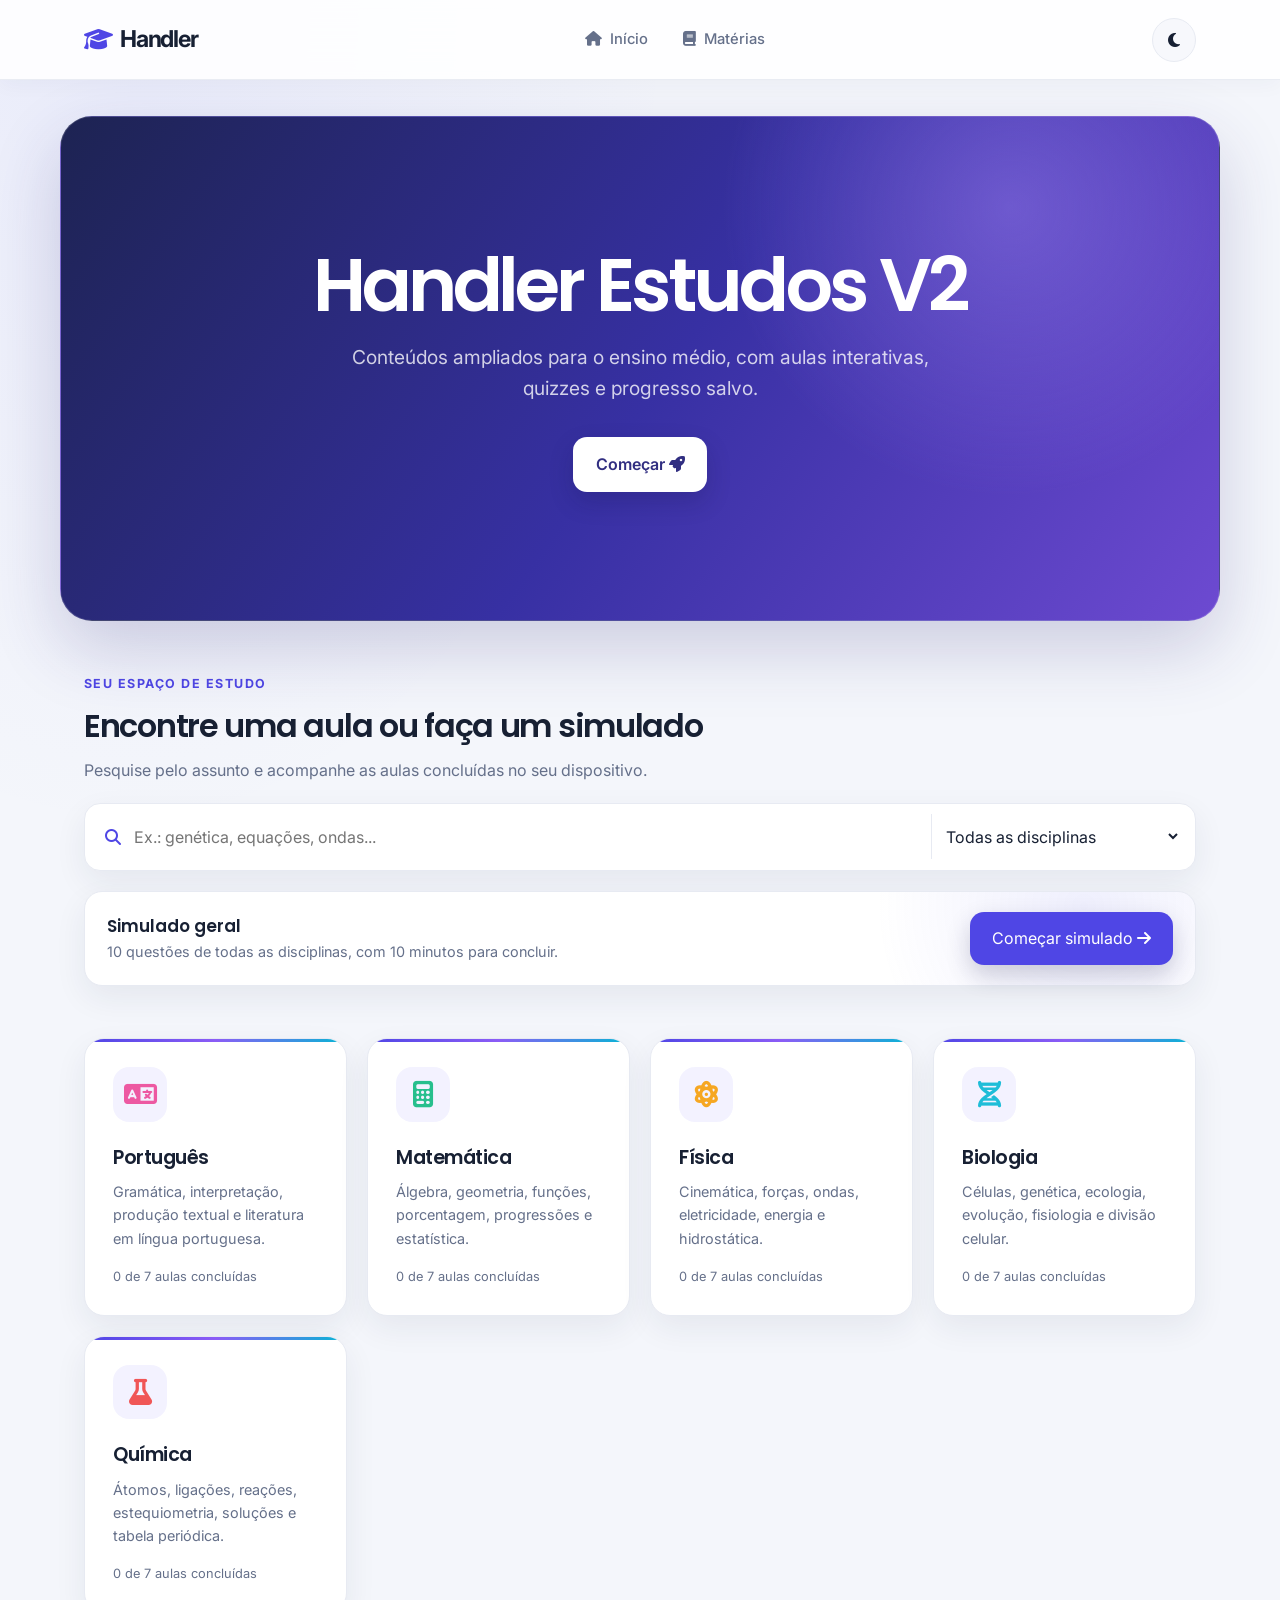
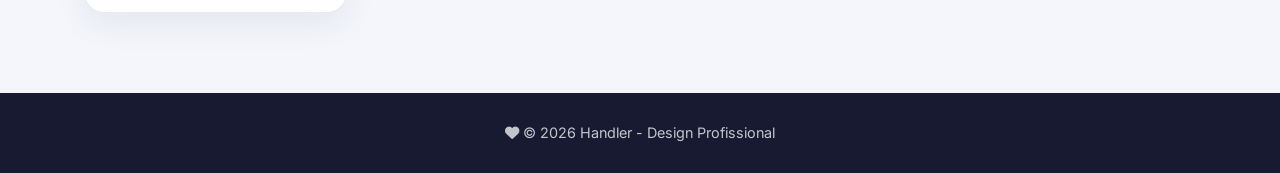
==== commit 6415f6f0: "Keep lesson cards and text visible Fixes zero-opacity rules that hid lesson content and cards when a" ====
--- a/index.html
+++ b/index.html
@@ -7,7 +7,7 @@
   <meta name="theme-color" content="#3730a3">
   <link rel="manifest" href="manifest.webmanifest">
   <link rel="icon" href="icons/handler.svg" type="image/svg+xml">
-  <link rel="stylesheet" href="css/style-professional.css?v=4">
+  <link rel="stylesheet" href="css/style-professional.css?v=8">
   <link rel="stylesheet" href="https://cdnjs.cloudflare.com/ajax/libs/font-awesome/6.5.1/css/all.min.css">
 </head>
 <body>
@@ -92,6 +92,6 @@
     <p><i class="fas fa-heart"></i> &copy; 2026 Handler - Design Profissional</p>
   </footer>
 
-  <script src="js/script.js?v=8"></script>
+  <script src="js/script.js?v=9"></script>
 </body>
 </html>
--- a/css/style-professional.css
+++ b/css/style-professional.css
@@ -246,14 +246,14 @@
 }
 
 .lesson-content {
-  display: none;
+  display: block;
   margin-top: 1.5rem;
   padding: 1.5rem;
   background: linear-gradient(135deg, #f8fafc 0%, #f1f5f9 100%);
   border-radius: 12px;
   border-left: 5px solid var(--primary-solid);
-  opacity: 0;
-  transition: all 0.4s ease;
+  opacity: 1;
+  transition: opacity 0.4s ease;
 }
 
 .lesson-content.active {
@@ -468,13 +468,9 @@
 }
 
 .subject-card, .lesson-card, .video-card {
-  animation: fadeInUp 0.8s ease forwards;
-  opacity: 0;
-  animation-fill-mode: both;
-}
-
-.subject-card { animation-delay: 0.2s; }
-.lesson-card { animation-delay: 0.4s; }
+  animation: none;
+  opacity: 1;
+}
 
 @media (max-width: 768px) {
   .hero h1 { font-size: 2.5rem; }
@@ -777,14 +773,21 @@
   border-radius: 10px;
   background: #f0efff;
   color: var(--primary-solid);
-  content: "＋";
+  content: "−";
   font-family: inherit;
   font-size: 1rem;
   font-weight: 700;
 }
 
-.lesson-card:has(.lesson-content[style*="display: block"]) h3::before,
-.lesson-card:has(.lesson-content.active) h3::before {
+.lesson-card:has(.lesson-content.is-collapsed) h3::before {
+  content: "＋";
+}
+
+.lesson-content.is-collapsed {
+  display: none;
+}
+
+.lesson-card:has(.lesson-content:not(.is-collapsed)) h3::before {
   content: "−";
 }
 
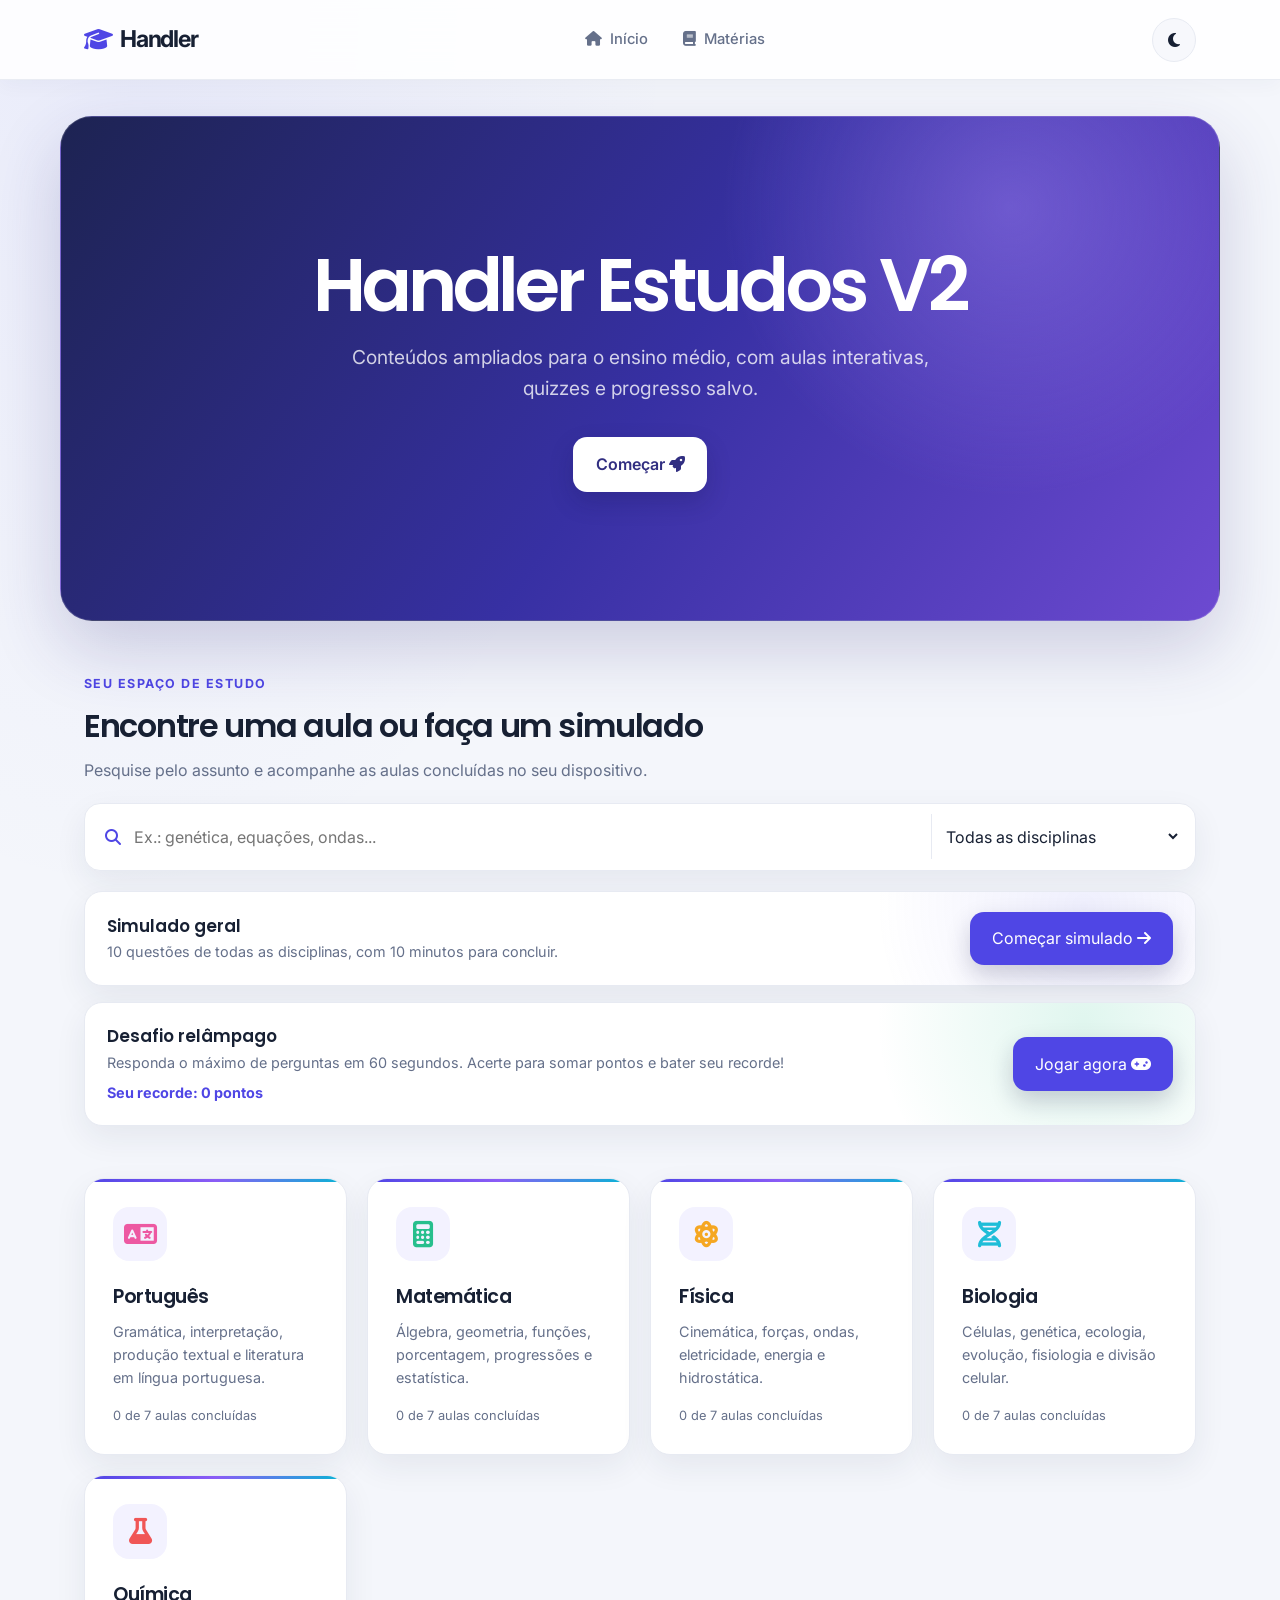
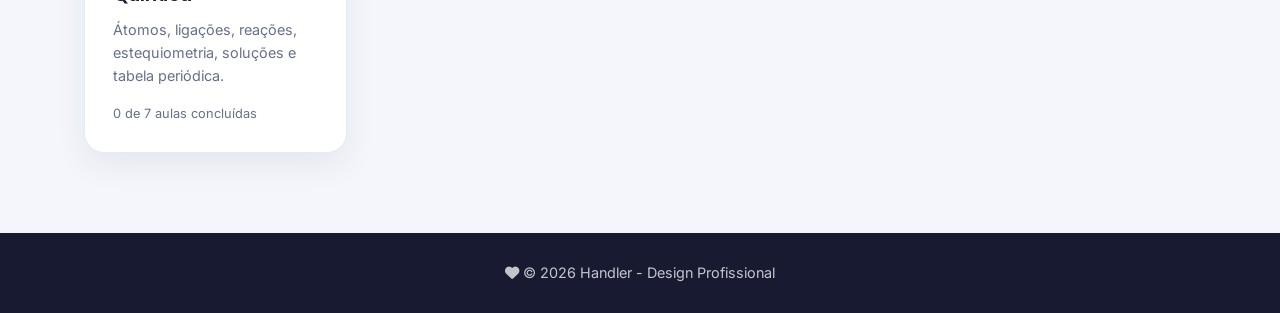
==== commit 794a8c47: "Add a timed quick-question game Add a 60-second study challenge using existing subject questions, wi" ====
--- a/index.html
+++ b/index.html
@@ -7,7 +7,7 @@
   <meta name="theme-color" content="#3730a3">
   <link rel="manifest" href="manifest.webmanifest">
   <link rel="icon" href="icons/handler.svg" type="image/svg+xml">
-  <link rel="stylesheet" href="css/style-professional.css?v=8">
+  <link rel="stylesheet" href="css/style-professional.css?v=9">
   <link rel="stylesheet" href="https://cdnjs.cloudflare.com/ajax/libs/font-awesome/6.5.1/css/all.min.css">
 </head>
 <body>
@@ -58,6 +58,15 @@
       <button id="start-exam" class="btn" type="button">Começar simulado <i class="fas fa-arrow-right"></i></button>
     </div>
     <section id="mock-exam" class="mock-exam" aria-live="polite" hidden></section>
+    <div class="game-launch">
+      <div>
+        <h3>Desafio relâmpago</h3>
+        <p>Responda o máximo de perguntas em 60 segundos. Acerte para somar pontos e bater seu recorde!</p>
+        <p id="game-best" class="game-best" aria-live="polite">Seu recorde: 0 pontos</p>
+      </div>
+      <button id="start-game" class="btn" type="button">Jogar agora <i class="fas fa-gamepad" aria-hidden="true"></i></button>
+    </div>
+    <section id="quick-game" class="quick-game" aria-live="polite" hidden></section>
   </section>
 
   <section id="subjects" class="subject-grid">
@@ -92,6 +101,6 @@
     <p><i class="fas fa-heart"></i> &copy; 2026 Handler - Design Profissional</p>
   </footer>
 
-  <script src="js/script.js?v=9"></script>
+  <script src="js/script.js?v=11"></script>
 </body>
 </html>
--- a/css/style-professional.css
+++ b/css/style-professional.css
@@ -1314,7 +1314,8 @@
   font-size: 0.82rem;
 }
 
-.exam-launch {
+.exam-launch,
+.game-launch {
   display: flex;
   align-items: center;
   justify-content: space-between;
@@ -1329,17 +1330,20 @@
   box-shadow: var(--shadow-light);
 }
 
-.exam-launch h3 {
+.exam-launch h3,
+.game-launch h3 {
   color: var(--text-dark);
   font-size: 1.05rem;
 }
 
-.exam-launch p {
+.exam-launch p,
+.game-launch p {
   color: var(--text-light);
   font-size: 0.9rem;
 }
 
 .exam-launch .btn,
+.game-launch .btn,
 .exam-submit {
   flex: 0 0 auto;
   border: 0;
@@ -1350,6 +1354,7 @@
 }
 
 .exam-launch .btn:hover,
+.game-launch .btn:hover,
 .exam-submit:hover {
   background: #4338ca;
   color: white;
@@ -1374,6 +1379,134 @@
   border-radius: 20px;
   background: var(--bg-card);
   box-shadow: var(--shadow-light);
+}
+
+.game-launch {
+  margin-top: 1rem;
+  background:
+    radial-gradient(circle at 90% 15%, rgba(16, 185, 129, 0.13), transparent 13rem),
+    var(--bg-card);
+}
+
+.game-best {
+  margin-top: 0.4rem;
+  color: var(--primary-solid) !important;
+  font-weight: 700;
+}
+
+.quick-game {
+  margin-top: 0.75rem;
+  padding: clamp(1rem, 4vw, 1.75rem);
+  border: 1px solid var(--line);
+  border-radius: 20px;
+  background: var(--bg-card);
+  box-shadow: var(--shadow-light);
+}
+
+.quick-game[hidden] {
+  display: none;
+}
+
+.quick-game h2 {
+  margin-bottom: 0.75rem;
+  color: var(--text-dark);
+}
+
+.game-hud {
+  display: flex;
+  flex-wrap: wrap;
+  gap: 0.5rem;
+  margin-bottom: 1rem;
+}
+
+.game-hud p,
+.game-subject {
+  margin: 0;
+  padding: 0.35rem 0.65rem;
+  border: 1px solid var(--line);
+  border-radius: 999px;
+  color: var(--text-light);
+  font-size: 0.85rem;
+  font-weight: 700;
+}
+
+.game-timer {
+  color: var(--primary-solid) !important;
+}
+
+.game-subject {
+  display: inline-block;
+  margin-bottom: 0.65rem;
+  border: 0;
+  padding: 0;
+  color: var(--primary-solid);
+}
+
+.game-prompt {
+  margin-bottom: 0.85rem;
+  color: var(--text-dark);
+  font-size: 1.15rem;
+}
+
+.game-choices {
+  display: grid;
+  gap: 0.55rem;
+}
+
+.game-choice {
+  padding: 0.75rem 0.9rem;
+  border: 1px solid var(--line);
+  border-radius: 12px;
+  background: var(--surface-soft);
+  color: var(--text-dark);
+  cursor: pointer;
+  font: inherit;
+  text-align: left;
+  transition: border-color 160ms ease, transform 160ms ease;
+}
+
+.game-choice:hover:not(:disabled) {
+  transform: translateY(-1px);
+  border-color: var(--primary-solid);
+}
+
+.game-choice:disabled {
+  cursor: default;
+}
+
+.game-feedback {
+  min-height: 1.5rem;
+  margin-top: 0.7rem;
+  color: var(--text-light);
+  font-weight: 700;
+}
+
+.game-feedback.is-correct,
+.game-result {
+  color: #047857;
+}
+
+.game-feedback.is-incorrect {
+  color: #b91c1c;
+}
+
+.game-result {
+  margin: 0.5rem 0 1rem;
+  font-size: 1.1rem;
+  font-weight: 700;
+}
+
+.game-replay {
+  border: 0;
+  background: var(--primary-solid);
+  color: #fff;
+  cursor: pointer;
+  font: inherit;
+}
+
+.game-replay:hover {
+  background: #4338ca;
+  color: #fff;
 }
 
 .exam-form h2 {
@@ -1531,7 +1664,9 @@
 body.dark-mode .content-search,
 body.dark-mode .search-result,
 body.dark-mode .exam-launch,
+body.dark-mode .game-launch,
 body.dark-mode .mock-exam,
+body.dark-mode .quick-game,
 body.dark-mode .exam-timer,
 body.dark-mode .exam-form fieldset,
 body.dark-mode .lesson-complete,
@@ -1545,6 +1680,9 @@
 body.dark-mode .content-search select,
 body.dark-mode .section-heading h2,
 body.dark-mode .exam-launch h3,
+body.dark-mode .game-launch h3,
+body.dark-mode .quick-game h2,
+body.dark-mode .game-prompt,
 body.dark-mode .exam-form h2,
 body.dark-mode .exam-form legend {
   color: var(--text-dark);
@@ -1556,6 +1694,27 @@
     var(--bg-card);
 }
 
+body.dark-mode .game-launch {
+  background:
+    radial-gradient(circle at 90% 15%, rgba(16, 185, 129, 0.1), transparent 13rem),
+    var(--bg-card);
+}
+
+body.dark-mode .game-choice {
+  border-color: var(--line);
+  background: var(--surface-soft);
+  color: var(--text-dark);
+}
+
+body.dark-mode .game-feedback.is-correct,
+body.dark-mode .game-result {
+  color: #6ee7b7;
+}
+
+body.dark-mode .game-feedback.is-incorrect {
+  color: #fca5a5;
+}
+
 body.dark-mode .lesson-card.is-complete {
   border-color: #047857;
 }
@@ -1592,12 +1751,14 @@
     border-left: 0;
   }
 
-  .exam-launch {
+  .exam-launch,
+  .game-launch {
     align-items: stretch;
     flex-direction: column;
   }
 
-  .exam-launch .btn {
+  .exam-launch .btn,
+  .game-launch .btn {
     width: 100%;
   }
 }
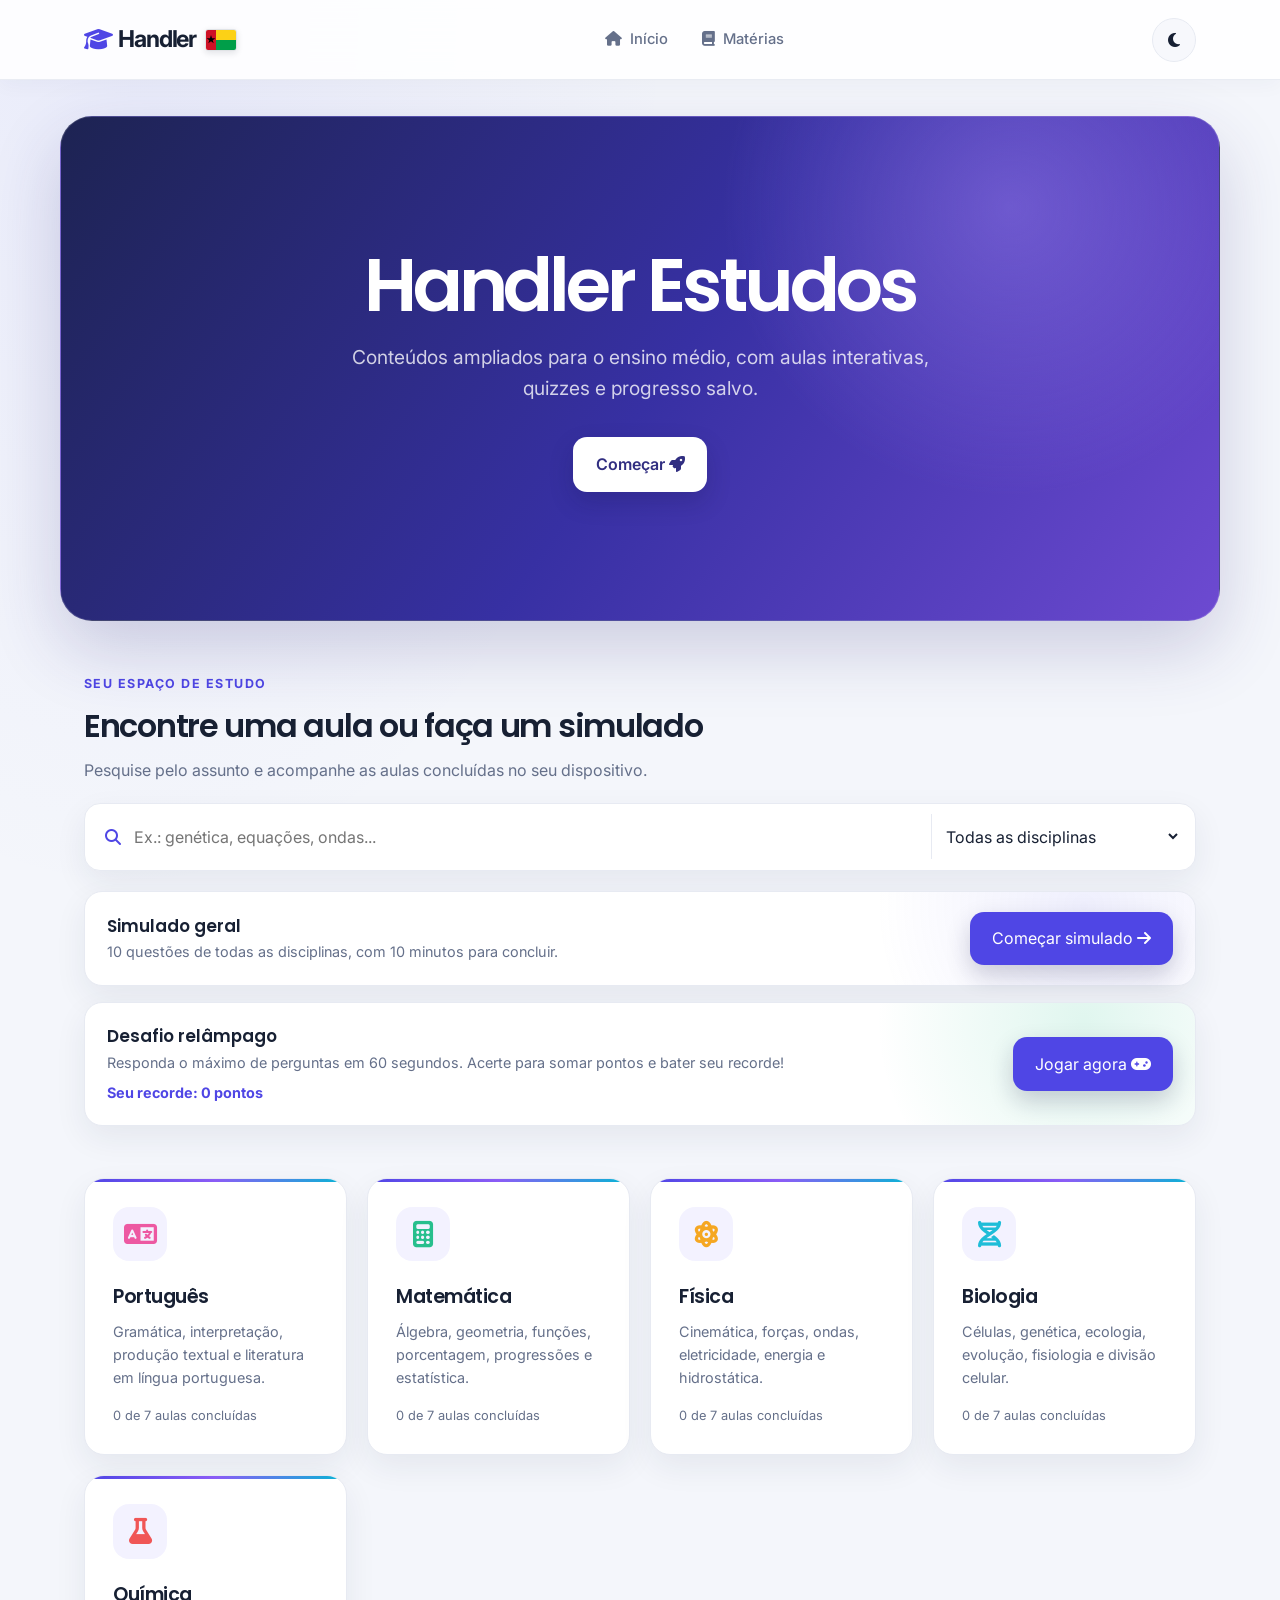
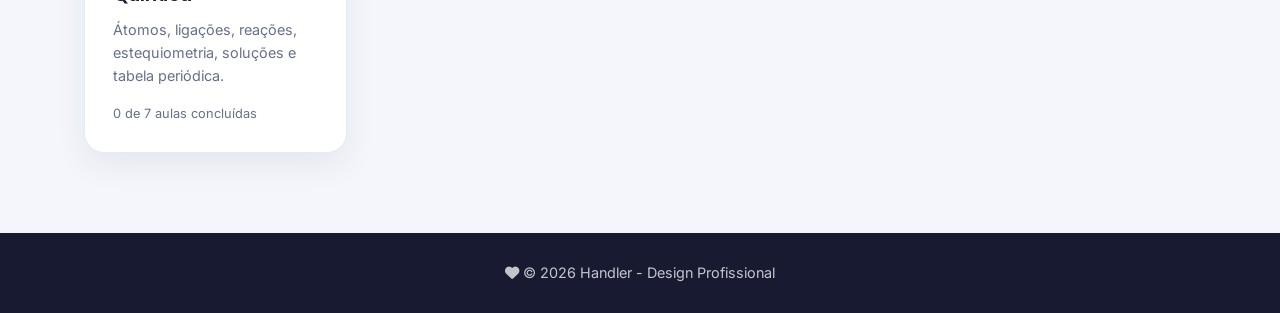
==== commit a77b6af0: "Add Guinea-Bissau flag and polish homepage title Add a small accessible Guinea-Bissau flag beside th" ====
--- a/index.html
+++ b/index.html
@@ -7,13 +7,13 @@
   <meta name="theme-color" content="#3730a3">
   <link rel="manifest" href="manifest.webmanifest">
   <link rel="icon" href="icons/handler.svg" type="image/svg+xml">
-  <link rel="stylesheet" href="css/style-professional.css?v=9">
+  <link rel="stylesheet" href="css/style-professional.css?v=11">
   <link rel="stylesheet" href="https://cdnjs.cloudflare.com/ajax/libs/font-awesome/6.5.1/css/all.min.css">
 </head>
 <body>
   <header>
     <nav>
-      <div class="logo"><i class="fas fa-graduation-cap"></i> Handler</div>
+      <div class="logo"><i class="fas fa-graduation-cap" aria-hidden="true"></i> Handler <img class="country-flag" src="icons/guinea-bissau.svg" alt="Bandeira da Guiné-Bissau"></div>
       <ul>
  <li><a href="index.html"><i class="fas fa-home"></i> Início</a></li>
 <li><a href="index.html#subjects"><i class="fas fa-book"></i> Matérias</a></li>
@@ -23,7 +23,7 @@
   </header>
 
   <section id="home" class="hero">
-    <h1>Handler Estudos V2</h1>
+    <h1>Handler Estudos</h1>
     <p>Conteúdos ampliados para o ensino médio, com aulas interativas, quizzes e progresso salvo.</p>
     <a href="#subjects" class="btn">Começar <i class="fas fa-rocket"></i></a>
     <button id="install-app" class="btn install-app" type="button" hidden>Instalar Handler</button>
--- a/css/style-professional.css
+++ b/css/style-professional.css
@@ -549,11 +549,24 @@
 }
 
 .logo {
+  display: flex;
+  align-items: center;
+  gap: 0.4rem;
   color: var(--text-dark);
   background: none;
   -webkit-text-fill-color: currentColor;
   font-size: 1.45rem;
   letter-spacing: -0.05em;
+}
+
+.country-flag {
+  display: block;
+  width: 2rem;
+  height: auto;
+  margin-left: 0.15rem;
+  border: 1px solid rgba(23, 32, 51, 0.12);
+  border-radius: 3px;
+  box-shadow: 0 2px 6px rgba(23, 32, 51, 0.12);
 }
 
 .logo i {
@@ -1028,6 +1041,10 @@
   color: var(--text-dark);
 }
 
+body.dark-mode .country-flag {
+  border-color: rgba(238, 240, 255, 0.2);
+}
+
 body.dark-mode nav ul li a {
   color: var(--text-light);
 }
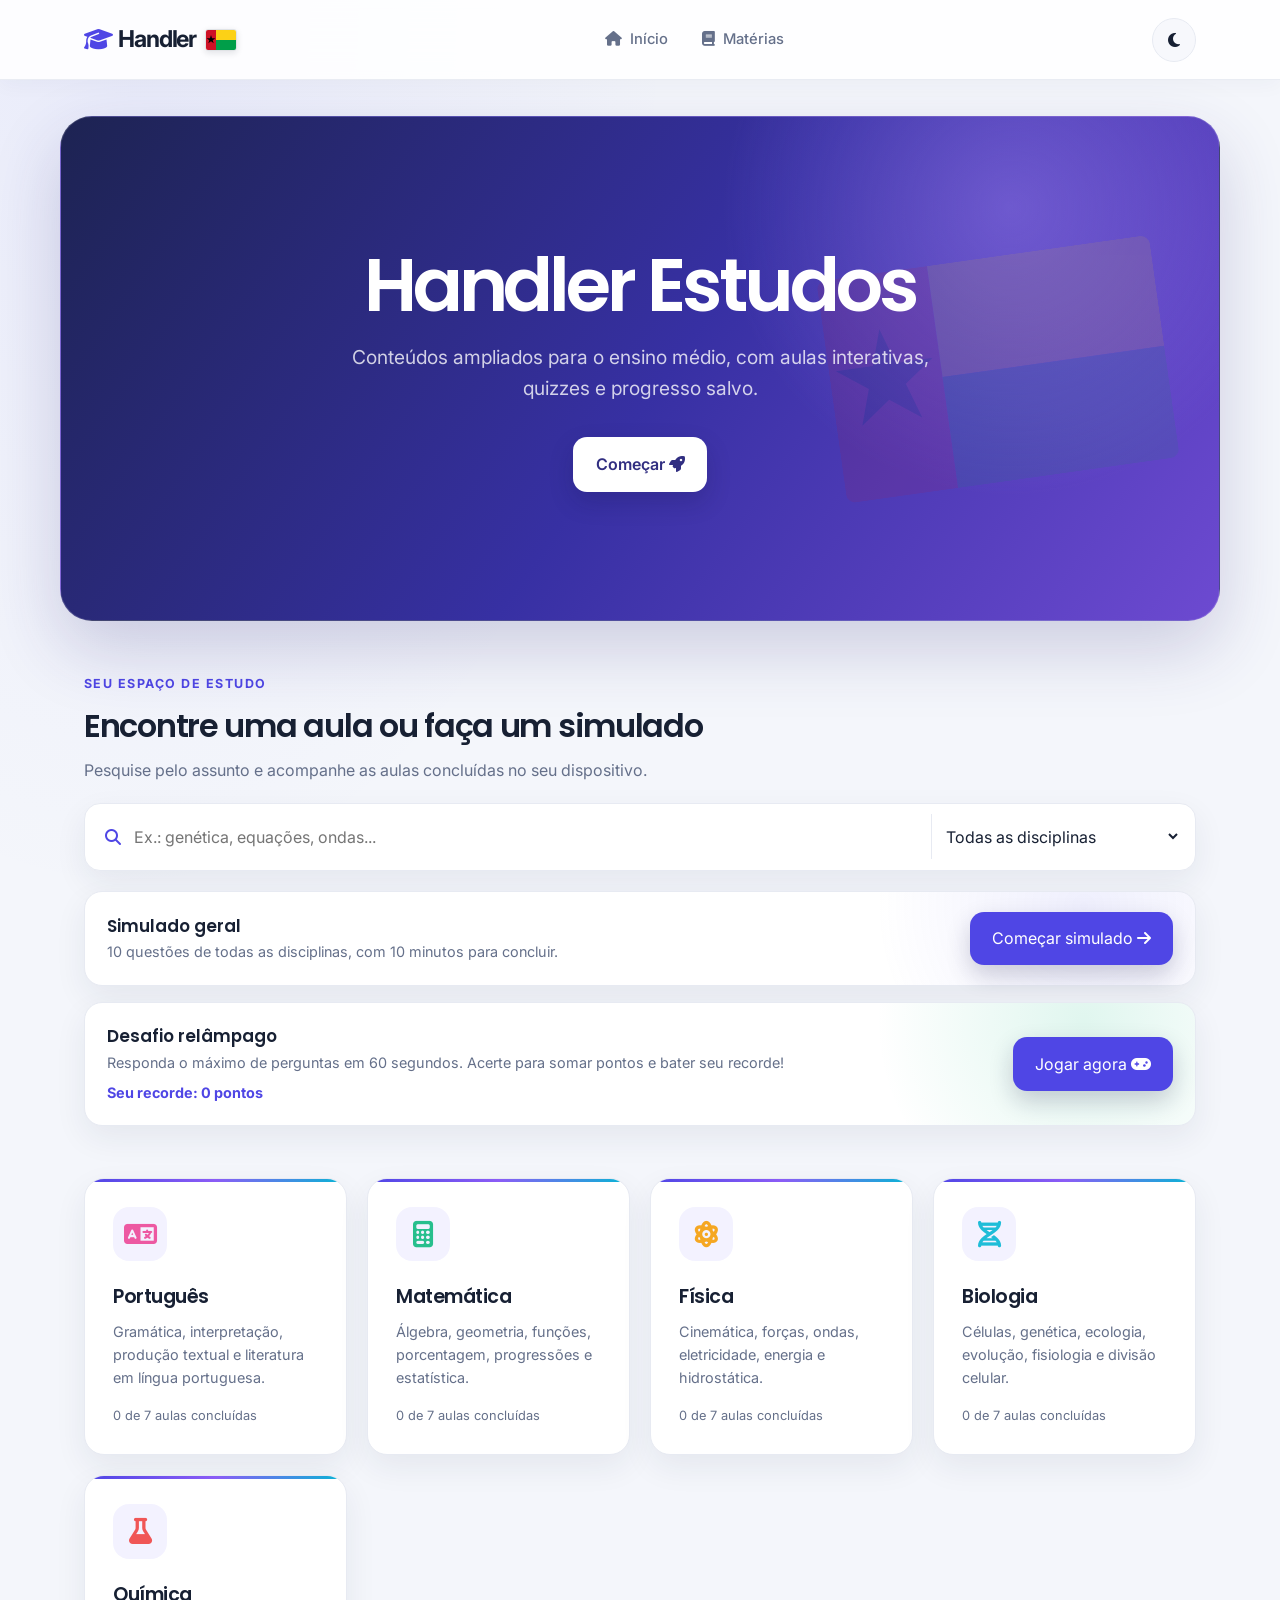
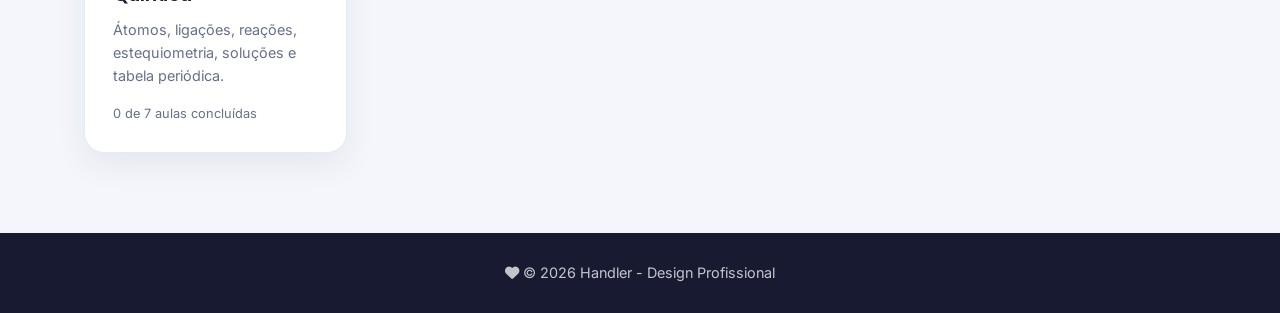
==== commit 016b3395: "Add subtle flag watermark to homepage Show the Guinea-Bissau flag as a faint decorative watermark in" ====
--- a/index.html
+++ b/index.html
@@ -7,7 +7,7 @@
   <meta name="theme-color" content="#3730a3">
   <link rel="manifest" href="manifest.webmanifest">
   <link rel="icon" href="icons/handler.svg" type="image/svg+xml">
-  <link rel="stylesheet" href="css/style-professional.css?v=11">
+  <link rel="stylesheet" href="css/style-professional.css?v=12">
   <link rel="stylesheet" href="https://cdnjs.cloudflare.com/ajax/libs/font-awesome/6.5.1/css/all.min.css">
 </head>
 <body>
--- a/css/style-professional.css
+++ b/css/style-professional.css
@@ -611,6 +611,7 @@
 }
 
 .hero {
+  position: relative;
   max-width: var(--page-width);
   margin: 2.25rem auto 0;
   padding: clamp(4.5rem, 10vw, 8rem) 2rem;
@@ -621,6 +622,25 @@
     radial-gradient(circle at 82% 18%, rgba(167, 139, 250, 0.4), transparent 18rem),
     linear-gradient(125deg, #1d2352 0%, #3730a3 52%, #6d4ad1 100%);
   box-shadow: 0 28px 70px rgba(47, 42, 122, 0.2);
+}
+
+.hero::after {
+  position: absolute;
+  top: 50%;
+  right: 7%;
+  width: clamp(150px, 24vw, 280px);
+  aspect-ratio: 3 / 2;
+  border-radius: 8px;
+  background: url("../icons/guinea-bissau.svg") center / contain no-repeat;
+  content: "";
+  opacity: 0.09;
+  pointer-events: none;
+  transform: translateY(-50%) rotate(-8deg) scale(1.2);
+}
+
+.hero > * {
+  position: relative;
+  z-index: 1;
 }
 
 .hero h1 {
@@ -1171,6 +1191,13 @@
     border-radius: 24px;
   }
 
+  .hero::after {
+    top: 18%;
+    right: -2%;
+    width: 145px;
+    opacity: 0.07;
+  }
+
   .subject-grid {
     padding: 2rem 1rem 0.5rem;
   }
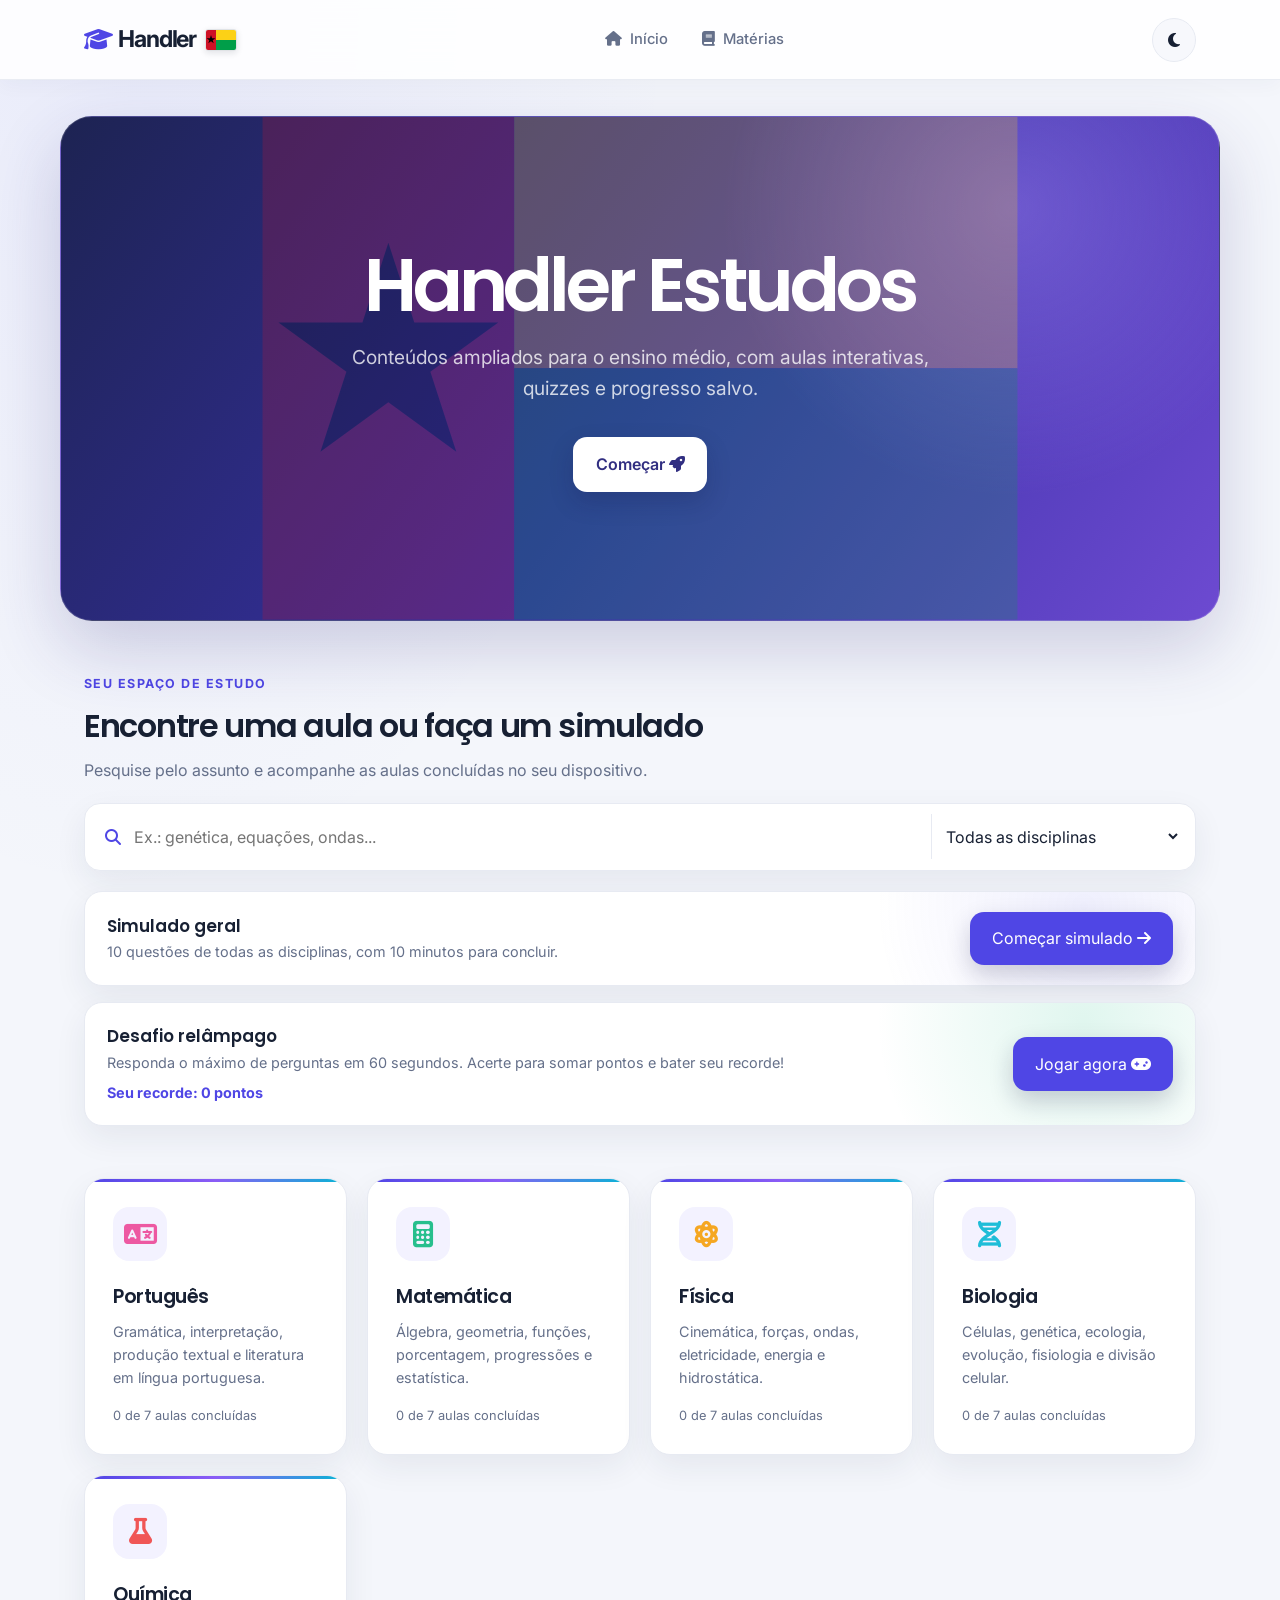
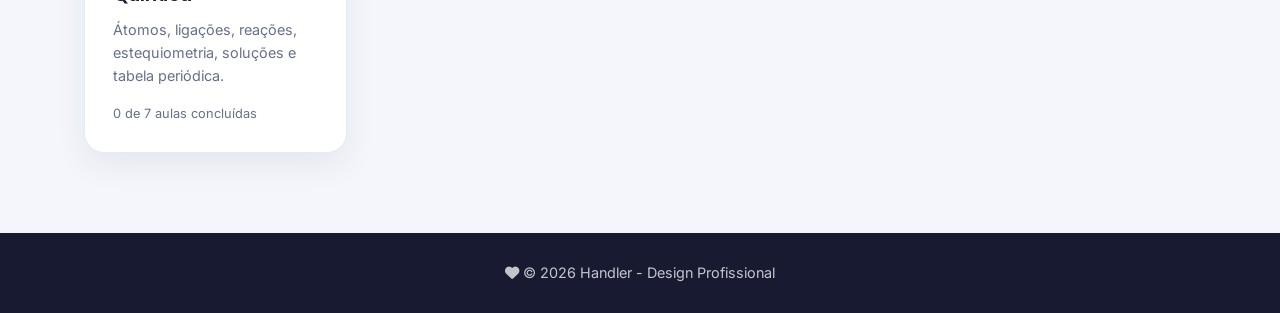
==== commit c4890bd8: "Expand homepage Guinea-Bissau flag watermark Scale the Guinea-Bissau flag watermark across the entir" ====
--- a/index.html
+++ b/index.html
@@ -7,7 +7,7 @@
   <meta name="theme-color" content="#3730a3">
   <link rel="manifest" href="manifest.webmanifest">
   <link rel="icon" href="icons/handler.svg" type="image/svg+xml">
-  <link rel="stylesheet" href="css/style-professional.css?v=12">
+  <link rel="stylesheet" href="css/style-professional.css?v=13">
   <link rel="stylesheet" href="https://cdnjs.cloudflare.com/ajax/libs/font-awesome/6.5.1/css/all.min.css">
 </head>
 <body>
--- a/css/style-professional.css
+++ b/css/style-professional.css
@@ -626,16 +626,12 @@
 
 .hero::after {
   position: absolute;
-  top: 50%;
-  right: 7%;
-  width: clamp(150px, 24vw, 280px);
-  aspect-ratio: 3 / 2;
-  border-radius: 8px;
-  background: url("../icons/guinea-bissau.svg") center / contain no-repeat;
+  inset: 0;
+  background: url("../icons/guinea-bissau.svg") center / 100% 100% no-repeat;
   content: "";
-  opacity: 0.09;
+  opacity: 0.22;
   pointer-events: none;
-  transform: translateY(-50%) rotate(-8deg) scale(1.2);
+  border-radius: inherit;
 }
 
 .hero > * {
@@ -1192,10 +1188,7 @@
   }
 
   .hero::after {
-    top: 18%;
-    right: -2%;
-    width: 145px;
-    opacity: 0.07;
+    opacity: 0.2;
   }
 
   .subject-grid {
